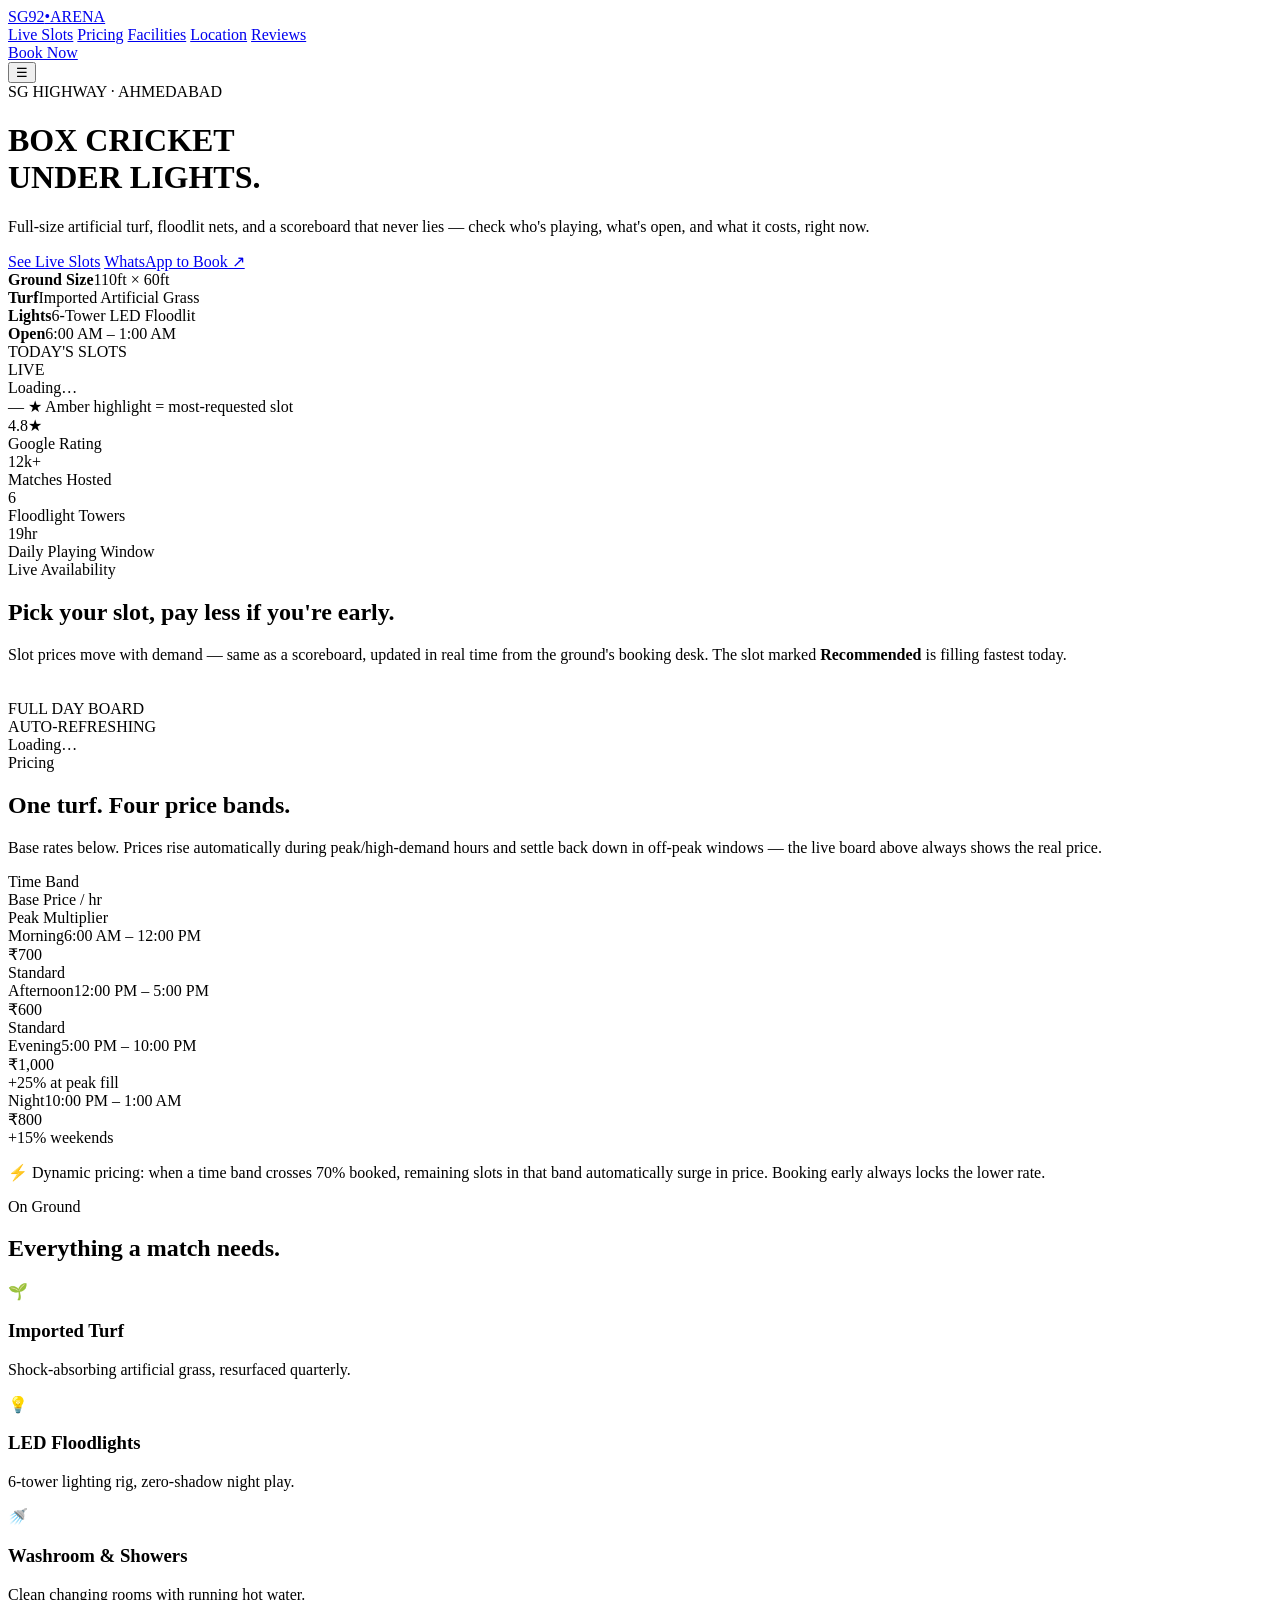
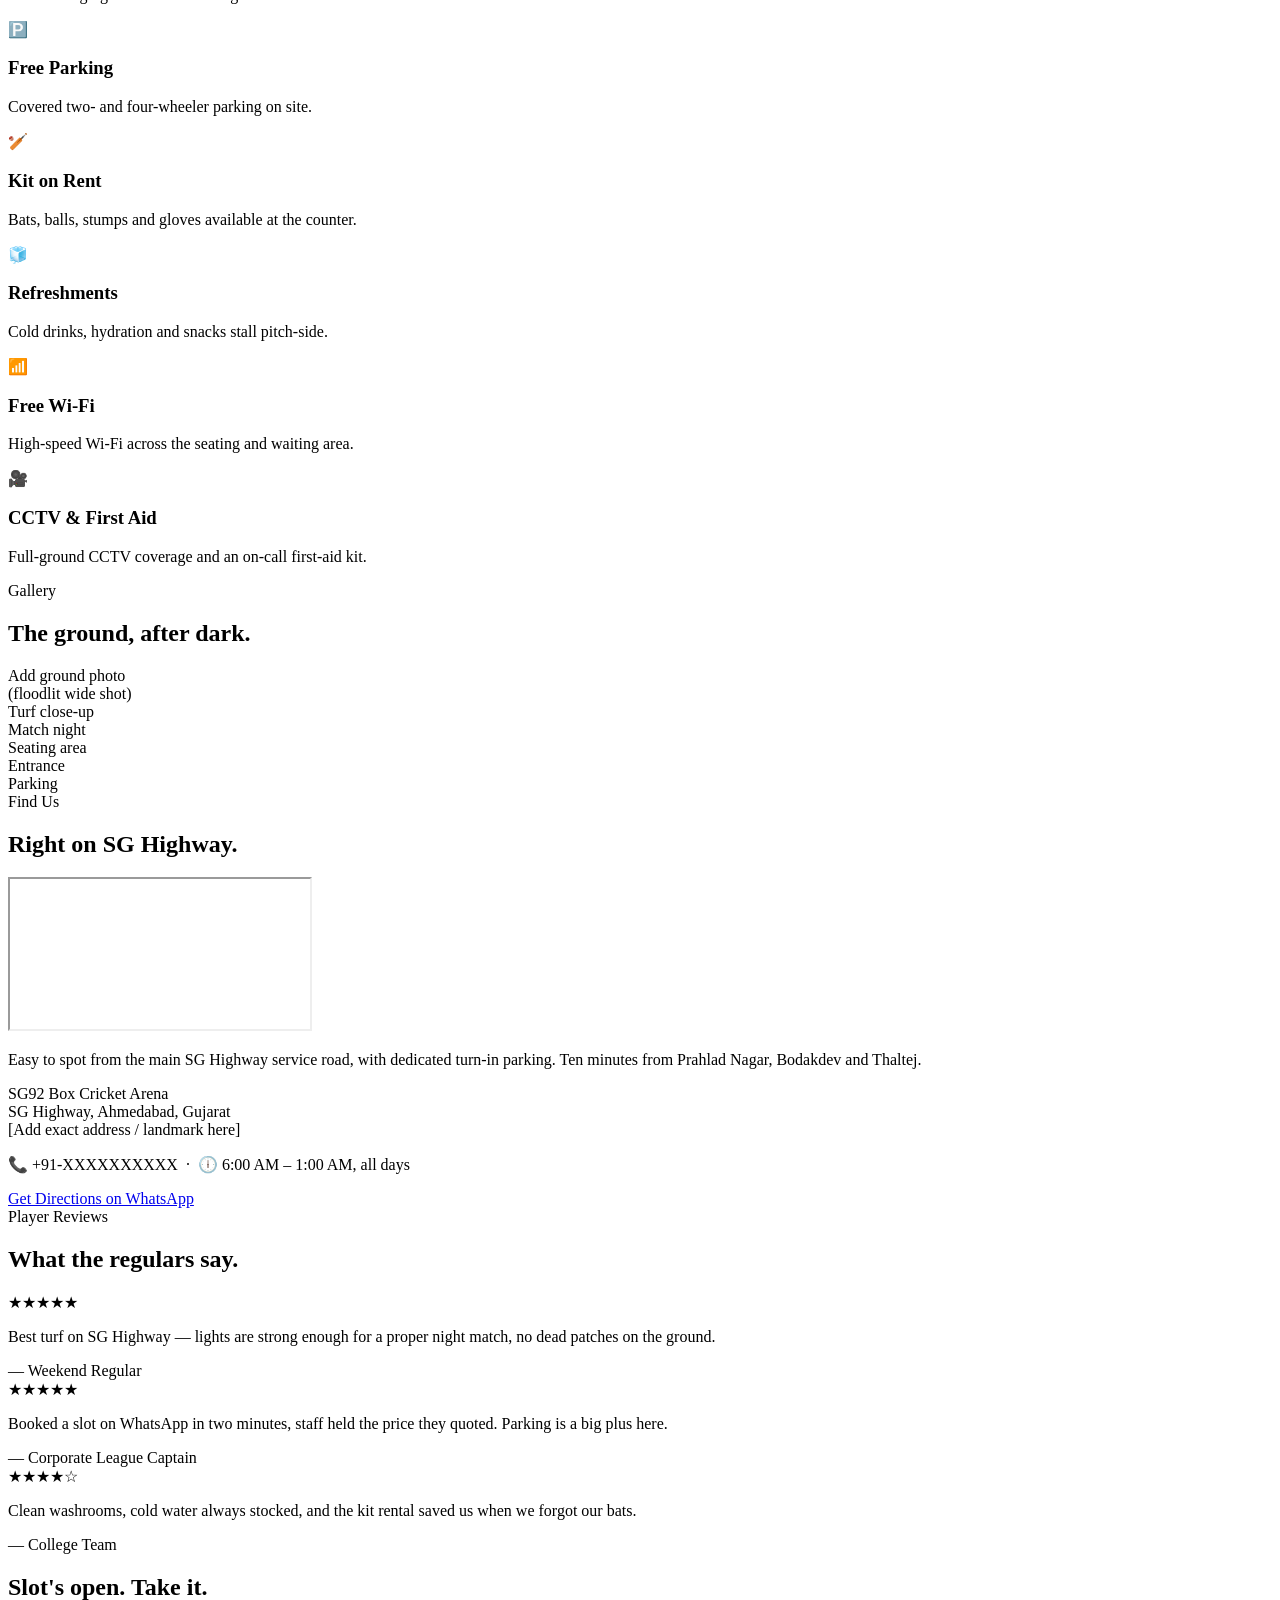
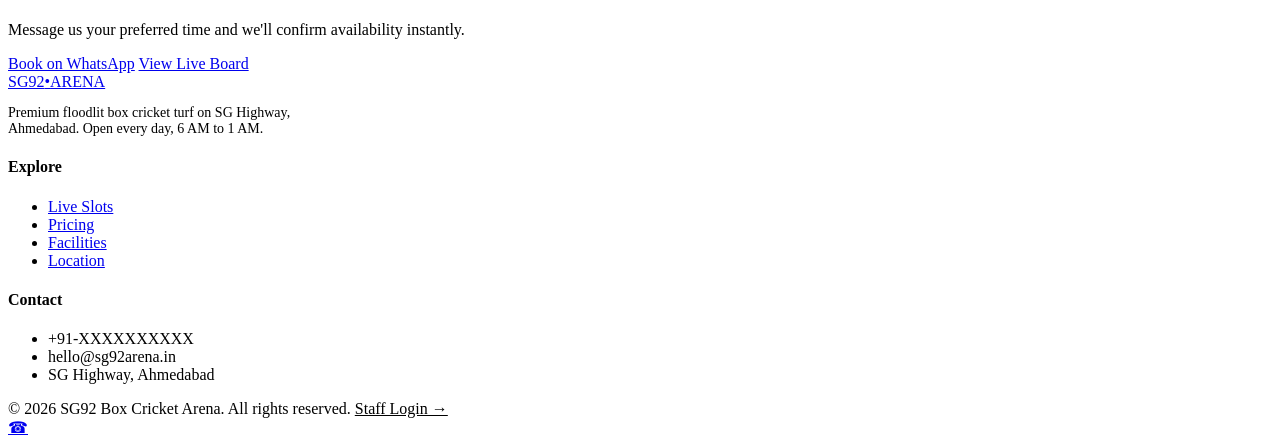
==== index.html @ 23061be8 "Add files via upload" ====
<!DOCTYPE html>
<html lang="en">
<head>
<meta charset="UTF-8">
<meta name="viewport" content="width=device-width, initial-scale=1.0">
<title>SG92 Box Cricket Arena — SG Highway, Ahmedabad</title>
<meta name="description" content="Premium box cricket turf on SG Highway, Ahmedabad. Book your slot online, floodlit night play, live availability, best facilities.">

<link rel="preconnect" href="https://fonts.googleapis.com">
<link href="https://fonts.googleapis.com/css2?family=Teko:wght@500;600;700&family=Work+Sans:wght@400;500;600;700&family=JetBrains+Mono:wght@400;500&display=swap" rel="stylesheet">
<link rel="stylesheet" href="css/style.css">
</head>
<body>

<!-- ===== NAV ===== -->
<nav class="nav">
  <div class="container nav-inner">
    <a href="#home" class="brand">SG92<span class="dot">•</span>ARENA</a>
    <div class="nav-links">
      <a href="#slots">Live Slots</a>
      <a href="#pricing">Pricing</a>
      <a href="#facilities">Facilities</a>
      <a href="#location">Location</a>
      <a href="#reviews">Reviews</a>
    </div>
    <div class="nav-cta">
      <a href="#slots" class="btn btn-primary btn-sm">Book Now</a>
    </div>
    <button class="nav-toggle" id="navToggle">☰</button>
  </div>
</nav>

<!-- ===== HERO / LIVE SCOREBOARD ===== -->
<header class="hero" id="home">
  <div class="container hero-grid">
    <div>
      <div class="eyebrow">SG HIGHWAY · AHMEDABAD</div>
      <h1 class="hero-title">BOX CRICKET<br><span class="line2">UNDER LIGHTS.</span></h1>
      <p class="hero-sub">Full-size artificial turf, floodlit nets, and a scoreboard that never lies — check who's playing, what's open, and what it costs, right now.</p>
      <div class="hero-actions">
        <a href="#slots" class="btn btn-primary">See Live Slots</a>
        <a id="heroWhatsapp" href="#" target="_blank" rel="noopener" class="btn btn-whatsapp">WhatsApp to Book ↗</a>
      </div>
      <div class="hero-meta">
        <div><strong>Ground Size</strong>110ft × 60ft</div>
        <div><strong>Turf</strong>Imported Artificial Grass</div>
        <div><strong>Lights</strong>6-Tower LED Floodlit</div>
        <div><strong>Open</strong>6:00 AM – 1:00 AM</div>
      </div>
    </div>

    <div class="scoreboard">
      <div class="scoreboard-head">
        <div class="title">TODAY'S SLOTS</div>
        <div class="live-pill"><span class="live-dot"></span> LIVE</div>
      </div>
      <div class="scoreboard-body" id="slotList">
        <!-- populated by js/main.js -->
        <div class="slot-row"><div class="slot-time">Loading…</div></div>
      </div>
      <div class="scoreboard-foot">
        <span id="scoreboardDate">—</span>
        <span>★ Amber highlight = most-requested slot</span>
      </div>
    </div>
  </div>
</header>

<!-- ===== STAT STRIP ===== -->
<div class="stat-strip">
  <div class="container">
    <div class="stat"><div class="num">4.8★</div><div class="label">Google Rating</div></div>
    <div class="stat"><div class="num">12k+</div><div class="label">Matches Hosted</div></div>
    <div class="stat"><div class="num">6</div><div class="label">Floodlight Towers</div></div>
    <div class="stat"><div class="num">19hr</div><div class="label">Daily Playing Window</div></div>
  </div>
</div>

<!-- ===== LIVE SLOT AVAILABILITY (full board) ===== -->
<section id="slots" class="turf-bg">
  <div class="container">
    <div class="eyebrow">Live Availability</div>
    <h2>Pick your <span class="accent">slot</span>, pay less if you're early.</h2>
    <p class="section-intro">Slot prices move with demand — same as a scoreboard, updated in real time from the ground's booking desk. The slot marked <strong>Recommended</strong> is filling fastest today.</p>

    <div style="margin-top:36px; max-width:760px;">
      <div class="scoreboard">
        <div class="scoreboard-head">
          <div class="title">FULL DAY BOARD</div>
          <div class="live-pill"><span class="live-dot"></span> AUTO-REFRESHING</div>
        </div>
        <div class="scoreboard-body" id="fullSlotList">
          <div class="slot-row"><div class="slot-time">Loading…</div></div>
        </div>
      </div>
    </div>
  </div>
</section>

<!-- ===== PRICING ===== -->
<section id="pricing">
  <div class="container">
    <div class="eyebrow">Pricing</div>
    <h2>One turf. <span class="accent">Four price bands.</span></h2>
    <p class="section-intro">Base rates below. Prices rise automatically during peak/high-demand hours and settle back down in off-peak windows — the live board above always shows the real price.</p>

    <div class="pricing-table" id="pricingTable">
      <div class="pricing-row head">
        <div>Time Band</div><div>Base Price / hr</div><div>Peak Multiplier</div>
      </div>
      <!-- rows populated by js/main.js, static fallback below -->
      <div class="pricing-row">
        <div><span class="band-name">Morning</span><span class="band-sub">6:00 AM – 12:00 PM</span></div>
        <div class="price">₹700</div>
        <div class="peak-note">Standard</div>
      </div>
      <div class="pricing-row">
        <div><span class="band-name">Afternoon</span><span class="band-sub">12:00 PM – 5:00 PM</span></div>
        <div class="price">₹600</div>
        <div class="peak-note">Standard</div>
      </div>
      <div class="pricing-row">
        <div><span class="band-name">Evening</span><span class="band-sub">5:00 PM – 10:00 PM</span></div>
        <div class="price">₹1,000</div>
        <div class="peak-note">+25% at peak fill</div>
      </div>
      <div class="pricing-row">
        <div><span class="band-name">Night</span><span class="band-sub">10:00 PM – 1:00 AM</span></div>
        <div class="price">₹800</div>
        <div class="peak-note">+15% weekends</div>
      </div>
    </div>
    <p class="pricing-note">⚡ Dynamic pricing: when a time band crosses 70% booked, remaining slots in that band automatically surge in price. Booking early always locks the lower rate.</p>
  </div>
</section>

<!-- ===== FACILITIES ===== -->
<section id="facilities" class="turf-bg">
  <div class="container">
    <div class="eyebrow">On Ground</div>
    <h2>Everything a match <span class="accent">needs.</span></h2>
    <div class="facility-grid">
      <div class="facility-card"><div class="icon">🌱</div><h3>Imported Turf</h3><p>Shock-absorbing artificial grass, resurfaced quarterly.</p></div>
      <div class="facility-card"><div class="icon">💡</div><h3>LED Floodlights</h3><p>6-tower lighting rig, zero-shadow night play.</p></div>
      <div class="facility-card"><div class="icon">🚿</div><h3>Washroom & Showers</h3><p>Clean changing rooms with running hot water.</p></div>
      <div class="facility-card"><div class="icon">🅿️</div><h3>Free Parking</h3><p>Covered two- and four-wheeler parking on site.</p></div>
      <div class="facility-card"><div class="icon">🏏</div><h3>Kit on Rent</h3><p>Bats, balls, stumps and gloves available at the counter.</p></div>
      <div class="facility-card"><div class="icon">🧊</div><h3>Refreshments</h3><p>Cold drinks, hydration and snacks stall pitch-side.</p></div>
      <div class="facility-card"><div class="icon">📶</div><h3>Free Wi-Fi</h3><p>High-speed Wi-Fi across the seating and waiting area.</p></div>
      <div class="facility-card"><div class="icon">🎥</div><h3>CCTV & First Aid</h3><p>Full-ground CCTV coverage and an on-call first-aid kit.</p></div>
    </div>
  </div>
</section>

<!-- ===== GALLERY ===== -->
<section id="gallery">
  <div class="container">
    <div class="eyebrow">Gallery</div>
    <h2>The <span class="accent">ground</span>, after dark.</h2>
    <div class="gallery-grid">
      <div>Add ground photo<br>(floodlit wide shot)</div>
      <div>Turf close-up</div>
      <div>Match night</div>
      <div>Seating area</div>
      <div>Entrance</div>
      <div>Parking</div>
    </div>
  </div>
</section>

<!-- ===== LOCATION ===== -->
<section id="location" class="turf-bg">
  <div class="container">
    <div class="eyebrow">Find Us</div>
    <h2>Right on <span class="accent">SG Highway.</span></h2>
    <div class="location-wrap">
      <div class="map-embed">
        <iframe src="https://www.google.com/maps?q=SG+Highway,+Ahmedabad&output=embed" loading="lazy" allowfullscreen></iframe>
      </div>
      <div class="location-details">
        <p>Easy to spot from the main SG Highway service road, with dedicated turn-in parking. Ten minutes from Prahlad Nagar, Bodakdev and Thaltej.</p>
        <div class="addr">
          SG92 Box Cricket Arena<br>
          SG Highway, Ahmedabad, Gujarat<br>
          [Add exact address / landmark here]
        </div>
        <p>📞 +91-XXXXXXXXXX &nbsp;·&nbsp; 🕕 6:00 AM – 1:00 AM, all days</p>
        <a id="locationWhatsapp" href="#" target="_blank" rel="noopener" class="btn btn-whatsapp" style="margin-top:14px;">Get Directions on WhatsApp</a>
      </div>
    </div>
  </div>
</section>

<!-- ===== REVIEWS ===== -->
<section id="reviews">
  <div class="container">
    <div class="eyebrow">Player Reviews</div>
    <h2>What the <span class="accent">regulars</span> say.</h2>
    <div class="review-grid">
      <div class="review-card"><div class="stars">★★★★★</div><p>Best turf on SG Highway — lights are strong enough for a proper night match, no dead patches on the ground.</p><div class="who">— Weekend Regular</div></div>
      <div class="review-card"><div class="stars">★★★★★</div><p>Booked a slot on WhatsApp in two minutes, staff held the price they quoted. Parking is a big plus here.</p><div class="who">— Corporate League Captain</div></div>
      <div class="review-card"><div class="stars">★★★★☆</div><p>Clean washrooms, cold water always stocked, and the kit rental saved us when we forgot our bats.</p><div class="who">— College Team</div></div>
    </div>
  </div>
</section>

<!-- ===== CTA BAND ===== -->
<div class="cta-band">
  <div class="container">
    <h2>Slot's open. <span class="accent">Take it.</span></h2>
    <p>Message us your preferred time and we'll confirm availability instantly.</p>
    <div class="cta-actions">
      <a id="ctaWhatsapp" href="#" target="_blank" rel="noopener" class="btn btn-whatsapp">Book on WhatsApp</a>
      <a href="#slots" class="btn btn-outline">View Live Board</a>
    </div>
  </div>
</div>

<!-- ===== FOOTER ===== -->
<footer>
  <div class="container footer-grid">
    <div>
      <a href="#home" class="brand">SG92<span class="dot">•</span>ARENA</a>
      <p style="color:var(--text-dim); margin-top:14px; max-width:320px; font-size:14px;">Premium floodlit box cricket turf on SG Highway, Ahmedabad. Open every day, 6 AM to 1 AM.</p>
    </div>
    <div>
      <h4>Explore</h4>
      <ul>
        <li><a href="#slots">Live Slots</a></li>
        <li><a href="#pricing">Pricing</a></li>
        <li><a href="#facilities">Facilities</a></li>
        <li><a href="#location">Location</a></li>
      </ul>
    </div>
    <div>
      <h4>Contact</h4>
      <ul>
        <li>+91-XXXXXXXXXX</li>
        <li>hello@sg92arena.in</li>
        <li>SG Highway, Ahmedabad</li>
      </ul>
    </div>
  </div>
  <div class="container footer-bottom">
    <span>© <span id="year"></span> SG92 Box Cricket Arena. All rights reserved.</span>
    <a href="admin.html" style="color:var(--text-faint);">Staff Login →</a>
  </div>
</footer>

<a id="floatWhatsapp" class="wa-float" href="#" target="_blank" rel="noopener" aria-label="Chat on WhatsApp">☎</a>

<!-- Firebase -->
<script type="module" src="js/firebase-config.js"></script>
<script type="module" src="js/main.js"></script>
<script>document.getElementById('year').textContent = new Date().getFullYear();</script>
</body>
</html>
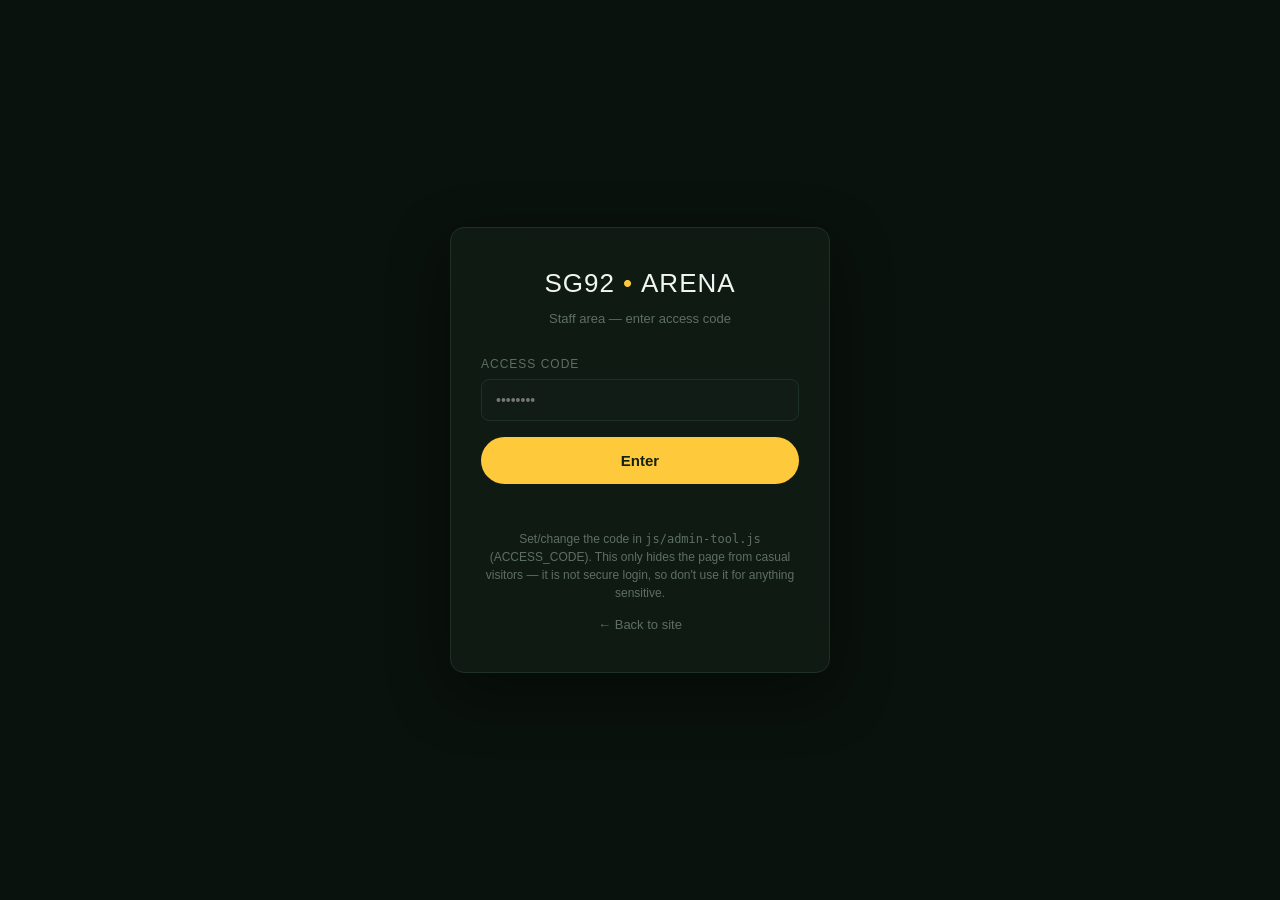
==== commit 6ea069ca: "Create index.html" ====
--- a/index.html
+++ b/index.html
@@ -3,255 +3,118 @@
 <head>
 <meta charset="UTF-8">
 <meta name="viewport" content="width=device-width, initial-scale=1.0">
-<title>SG92 Box Cricket Arena — SG Highway, Ahmedabad</title>
-<meta name="description" content="Premium box cricket turf on SG Highway, Ahmedabad. Book your slot online, floodlit night play, live availability, best facilities.">
-
-<link rel="preconnect" href="https://fonts.googleapis.com">
+<title>Admin — SG92 Box Cricket Arena</title>
 <link href="https://fonts.googleapis.com/css2?family=Teko:wght@500;600;700&family=Work+Sans:wght@400;500;600;700&family=JetBrains+Mono:wght@400;500&display=swap" rel="stylesheet">
 <link rel="stylesheet" href="css/style.css">
 </head>
-<body>
+<body class="admin-body">
 
-<!-- ===== NAV ===== -->
-<nav class="nav">
-  <div class="container nav-inner">
-    <a href="#home" class="brand">SG92<span class="dot">•</span>ARENA</a>
-    <div class="nav-links">
-      <a href="#slots">Live Slots</a>
-      <a href="#pricing">Pricing</a>
-      <a href="#facilities">Facilities</a>
-      <a href="#location">Location</a>
-      <a href="#reviews">Reviews</a>
-    </div>
-    <div class="nav-cta">
-      <a href="#slots" class="btn btn-primary btn-sm">Book Now</a>
-    </div>
-    <button class="nav-toggle" id="navToggle">☰</button>
-  </div>
-</nav>
-
-<!-- ===== HERO / LIVE SCOREBOARD ===== -->
-<header class="hero" id="home">
-  <div class="container hero-grid">
-    <div>
-      <div class="eyebrow">SG HIGHWAY · AHMEDABAD</div>
-      <h1 class="hero-title">BOX CRICKET<br><span class="line2">UNDER LIGHTS.</span></h1>
-      <p class="hero-sub">Full-size artificial turf, floodlit nets, and a scoreboard that never lies — check who's playing, what's open, and what it costs, right now.</p>
-      <div class="hero-actions">
-        <a href="#slots" class="btn btn-primary">See Live Slots</a>
-        <a id="heroWhatsapp" href="#" target="_blank" rel="noopener" class="btn btn-whatsapp">WhatsApp to Book ↗</a>
+<!-- ===== ACCESS CODE VIEW ===== -->
+<div class="login-wrap" id="loginView">
+  <div class="login-card">
+    <div class="brand">SG92<span class="dot">•</span>ARENA</div>
+    <p class="sub">Staff area — enter access code</p>
+    <form id="loginForm">
+      <div class="field">
+        <label>Access Code</label>
+        <input type="password" id="accessCode" placeholder="••••••••" required>
       </div>
-      <div class="hero-meta">
-        <div><strong>Ground Size</strong>110ft × 60ft</div>
-        <div><strong>Turf</strong>Imported Artificial Grass</div>
-        <div><strong>Lights</strong>6-Tower LED Floodlit</div>
-        <div><strong>Open</strong>6:00 AM – 1:00 AM</div>
-      </div>
-    </div>
-
-    <div class="scoreboard">
-      <div class="scoreboard-head">
-        <div class="title">TODAY'S SLOTS</div>
-        <div class="live-pill"><span class="live-dot"></span> LIVE</div>
-      </div>
-      <div class="scoreboard-body" id="slotList">
-        <!-- populated by js/main.js -->
-        <div class="slot-row"><div class="slot-time">Loading…</div></div>
-      </div>
-      <div class="scoreboard-foot">
-        <span id="scoreboardDate">—</span>
-        <span>★ Amber highlight = most-requested slot</span>
-      </div>
-    </div>
-  </div>
-</header>
-
-<!-- ===== STAT STRIP ===== -->
-<div class="stat-strip">
-  <div class="container">
-    <div class="stat"><div class="num">4.8★</div><div class="label">Google Rating</div></div>
-    <div class="stat"><div class="num">12k+</div><div class="label">Matches Hosted</div></div>
-    <div class="stat"><div class="num">6</div><div class="label">Floodlight Towers</div></div>
-    <div class="stat"><div class="num">19hr</div><div class="label">Daily Playing Window</div></div>
+      <button type="submit" class="btn btn-primary btn-block">Enter</button>
+      <div class="form-error" id="loginError"></div>
+    </form>
+    <p style="text-align:center; margin-top:18px; font-size:12px; color:var(--text-faint);">
+      Set/change the code in <code>js/admin-tool.js</code> (ACCESS_CODE). This only hides the page from casual visitors — it is not secure login, so don't use it for anything sensitive.
+    </p>
+    <p style="text-align:center; margin-top:10px;"><a href="index.html" style="color:var(--text-faint); font-size:13px;">← Back to site</a></p>
   </div>
 </div>
 
-<!-- ===== LIVE SLOT AVAILABILITY (full board) ===== -->
-<section id="slots" class="turf-bg">
-  <div class="container">
-    <div class="eyebrow">Live Availability</div>
-    <h2>Pick your <span class="accent">slot</span>, pay less if you're early.</h2>
-    <p class="section-intro">Slot prices move with demand — same as a scoreboard, updated in real time from the ground's booking desk. The slot marked <strong>Recommended</strong> is filling fastest today.</p>
+<!-- ===== TOOL VIEW ===== -->
+<div class="admin-shell" id="dashView" style="display:none;">
+  <aside class="admin-side">
+    <div class="brand">SG92<span class="dot">•</span>ARENA</div>
+    <a href="#" class="nav-item active" data-panel="panelBuilder">Slot Builder</a>
+    <a href="#" class="nav-item" data-panel="panelHelp">How This Works</a>
+    <button id="logoutBtn" style="margin-top:auto;">Exit ↩</button>
+  </aside>
 
-    <div style="margin-top:36px; max-width:760px;">
-      <div class="scoreboard">
-        <div class="scoreboard-head">
-          <div class="title">FULL DAY BOARD</div>
-          <div class="live-pill"><span class="live-dot"></span> AUTO-REFRESHING</div>
-        </div>
-        <div class="scoreboard-body" id="fullSlotList">
-          <div class="slot-row"><div class="slot-time">Loading…</div></div>
-        </div>
+  <main class="admin-main">
+    <div class="admin-topbar">
+      <h2 style="font-size:26px;">Today's Slot Builder</h2>
+      <a href="index.html" target="_blank" class="btn btn-outline btn-sm">Preview Site ↗</a>
+    </div>
+
+    <section id="panelBuilder" class="panel">
+      <div class="admin-card">
+        <h3>Add / Edit a Slot</h3>
+        <form id="slotForm">
+          <div class="admin-grid">
+            <div class="field"><label>Time Range</label><input type="text" id="slotTime" placeholder="18:00 - 19:00" required></div>
+            <div class="field">
+              <label>Band</label>
+              <select id="slotBand">
+                <option value="morning">Morning</option>
+                <option value="afternoon">Afternoon</option>
+                <option value="evening">Evening</option>
+                <option value="night">Night</option>
+              </select>
+            </div>
+            <div class="field"><label>Base Price (₹)</label><input type="number" id="slotBasePrice" required></div>
+            <div class="field">
+              <label>Status</label>
+              <select id="slotStatus">
+                <option value="open">Open</option>
+                <option value="filling">Filling Fast</option>
+                <option value="booked">Booked</option>
+              </select>
+            </div>
+            <div class="field"><label>Demand % (drives surge + "Recommended")</label><input type="number" id="slotDemand" min="0" max="100" value="20"></div>
+          </div>
+          <button type="submit" class="btn btn-primary" id="slotSubmitBtn">Add Slot to List</button>
+          <input type="hidden" id="slotEditIndex" value="-1">
+        </form>
       </div>
-    </div>
-  </div>
-</section>
 
-<!-- ===== PRICING ===== -->
-<section id="pricing">
-  <div class="container">
-    <div class="eyebrow">Pricing</div>
-    <h2>One turf. <span class="accent">Four price bands.</span></h2>
-    <p class="section-intro">Base rates below. Prices rise automatically during peak/high-demand hours and settle back down in off-peak windows — the live board above always shows the real price.</p>
+      <div class="admin-card">
+        <h3>Today's List <span style="color:var(--text-faint); font-weight:400; font-size:13px;">(edit here, then copy the code below into GitHub)</span></h3>
+        <table>
+          <thead><tr><th>Time</th><th>Band</th><th>Base ₹</th><th>Demand</th><th>Status</th><th></th></tr></thead>
+          <tbody id="slotsTableBody"></tbody>
+        </table>
+      </div>
 
-    <div class="pricing-table" id="pricingTable">
-      <div class="pricing-row head">
-        <div>Time Band</div><div>Base Price / hr</div><div>Peak Multiplier</div>
+      <div class="admin-card">
+        <h3>Copy this into GitHub</h3>
+        <p style="color:var(--text-dim); font-size:13.5px; margin-bottom:14px;">
+          Go to your repo → <code>js/slots-data.js</code> → pencil (edit) icon → select all → delete → paste the code below → Commit changes. Your live site updates within about a minute.
+        </p>
+        <textarea id="generatedCode" readonly style="width:100%; height:260px; font-family:var(--font-mono); font-size:12.5px; background:var(--bg-soft); color:var(--text); border:1px solid var(--card-border); border-radius:8px; padding:14px;"></textarea>
+        <button id="copyCodeBtn" class="btn btn-primary" style="margin-top:14px;">Copy Code</button>
       </div>
-      <!-- rows populated by js/main.js, static fallback below -->
-      <div class="pricing-row">
-        <div><span class="band-name">Morning</span><span class="band-sub">6:00 AM – 12:00 PM</span></div>
-        <div class="price">₹700</div>
-        <div class="peak-note">Standard</div>
+    </section>
+
+    <section id="panelHelp" class="panel" style="display:none;">
+      <div class="admin-card">
+        <h3>Why it works this way</h3>
+        <p style="color:var(--text-dim); font-size:14px; line-height:1.7;">
+          This site has no live database, so there's nothing that can charge you money and nothing that needs a server. All slot data lives in one plain file, <code>js/slots-data.js</code>, which your public homepage reads directly.
+          <br><br>
+          This tool is just a convenient form: it builds the list on this page, and when you're happy with it, it writes out the exact code for you to paste into that file on GitHub. GitHub Pages then rebuilds your site automatically, usually within a minute.
+          <br><br>
+          Nothing you do here saves automatically — always finish by pasting the generated code into GitHub and committing it.
+        </p>
       </div>
-      <div class="pricing-row">
-        <div><span class="band-name">Afternoon</span><span class="band-sub">12:00 PM – 5:00 PM</span></div>
-        <div class="price">₹600</div>
-        <div class="peak-note">Standard</div>
+      <div class="admin-card">
+        <h3>WhatsApp number & business name</h3>
+        <p style="color:var(--text-dim); font-size:14px;">Edit those directly in <code>js/config.js</code> on GitHub — same pencil-icon-and-commit process.</p>
       </div>
-      <div class="pricing-row">
-        <div><span class="band-name">Evening</span><span class="band-sub">5:00 PM – 10:00 PM</span></div>
-        <div class="price">₹1,000</div>
-        <div class="peak-note">+25% at peak fill</div>
-      </div>
-      <div class="pricing-row">
-        <div><span class="band-name">Night</span><span class="band-sub">10:00 PM – 1:00 AM</span></div>
-        <div class="price">₹800</div>
-        <div class="peak-note">+15% weekends</div>
-      </div>
-    </div>
-    <p class="pricing-note">⚡ Dynamic pricing: when a time band crosses 70% booked, remaining slots in that band automatically surge in price. Booking early always locks the lower rate.</p>
-  </div>
-</section>
-
-<!-- ===== FACILITIES ===== -->
-<section id="facilities" class="turf-bg">
-  <div class="container">
-    <div class="eyebrow">On Ground</div>
-    <h2>Everything a match <span class="accent">needs.</span></h2>
-    <div class="facility-grid">
-      <div class="facility-card"><div class="icon">🌱</div><h3>Imported Turf</h3><p>Shock-absorbing artificial grass, resurfaced quarterly.</p></div>
-      <div class="facility-card"><div class="icon">💡</div><h3>LED Floodlights</h3><p>6-tower lighting rig, zero-shadow night play.</p></div>
-      <div class="facility-card"><div class="icon">🚿</div><h3>Washroom & Showers</h3><p>Clean changing rooms with running hot water.</p></div>
-      <div class="facility-card"><div class="icon">🅿️</div><h3>Free Parking</h3><p>Covered two- and four-wheeler parking on site.</p></div>
-      <div class="facility-card"><div class="icon">🏏</div><h3>Kit on Rent</h3><p>Bats, balls, stumps and gloves available at the counter.</p></div>
-      <div class="facility-card"><div class="icon">🧊</div><h3>Refreshments</h3><p>Cold drinks, hydration and snacks stall pitch-side.</p></div>
-      <div class="facility-card"><div class="icon">📶</div><h3>Free Wi-Fi</h3><p>High-speed Wi-Fi across the seating and waiting area.</p></div>
-      <div class="facility-card"><div class="icon">🎥</div><h3>CCTV & First Aid</h3><p>Full-ground CCTV coverage and an on-call first-aid kit.</p></div>
-    </div>
-  </div>
-</section>
-
-<!-- ===== GALLERY ===== -->
-<section id="gallery">
-  <div class="container">
-    <div class="eyebrow">Gallery</div>
-    <h2>The <span class="accent">ground</span>, after dark.</h2>
-    <div class="gallery-grid">
-      <div>Add ground photo<br>(floodlit wide shot)</div>
-      <div>Turf close-up</div>
-      <div>Match night</div>
-      <div>Seating area</div>
-      <div>Entrance</div>
-      <div>Parking</div>
-    </div>
-  </div>
-</section>
-
-<!-- ===== LOCATION ===== -->
-<section id="location" class="turf-bg">
-  <div class="container">
-    <div class="eyebrow">Find Us</div>
-    <h2>Right on <span class="accent">SG Highway.</span></h2>
-    <div class="location-wrap">
-      <div class="map-embed">
-        <iframe src="https://www.google.com/maps?q=SG+Highway,+Ahmedabad&output=embed" loading="lazy" allowfullscreen></iframe>
-      </div>
-      <div class="location-details">
-        <p>Easy to spot from the main SG Highway service road, with dedicated turn-in parking. Ten minutes from Prahlad Nagar, Bodakdev and Thaltej.</p>
-        <div class="addr">
-          SG92 Box Cricket Arena<br>
-          SG Highway, Ahmedabad, Gujarat<br>
-          [Add exact address / landmark here]
-        </div>
-        <p>📞 +91-XXXXXXXXXX &nbsp;·&nbsp; 🕕 6:00 AM – 1:00 AM, all days</p>
-        <a id="locationWhatsapp" href="#" target="_blank" rel="noopener" class="btn btn-whatsapp" style="margin-top:14px;">Get Directions on WhatsApp</a>
-      </div>
-    </div>
-  </div>
-</section>
-
-<!-- ===== REVIEWS ===== -->
-<section id="reviews">
-  <div class="container">
-    <div class="eyebrow">Player Reviews</div>
-    <h2>What the <span class="accent">regulars</span> say.</h2>
-    <div class="review-grid">
-      <div class="review-card"><div class="stars">★★★★★</div><p>Best turf on SG Highway — lights are strong enough for a proper night match, no dead patches on the ground.</p><div class="who">— Weekend Regular</div></div>
-      <div class="review-card"><div class="stars">★★★★★</div><p>Booked a slot on WhatsApp in two minutes, staff held the price they quoted. Parking is a big plus here.</p><div class="who">— Corporate League Captain</div></div>
-      <div class="review-card"><div class="stars">★★★★☆</div><p>Clean washrooms, cold water always stocked, and the kit rental saved us when we forgot our bats.</p><div class="who">— College Team</div></div>
-    </div>
-  </div>
-</section>
-
-<!-- ===== CTA BAND ===== -->
-<div class="cta-band">
-  <div class="container">
-    <h2>Slot's open. <span class="accent">Take it.</span></h2>
-    <p>Message us your preferred time and we'll confirm availability instantly.</p>
-    <div class="cta-actions">
-      <a id="ctaWhatsapp" href="#" target="_blank" rel="noopener" class="btn btn-whatsapp">Book on WhatsApp</a>
-      <a href="#slots" class="btn btn-outline">View Live Board</a>
-    </div>
-  </div>
+    </section>
+  </main>
 </div>
 
-<!-- ===== FOOTER ===== -->
-<footer>
-  <div class="container footer-grid">
-    <div>
-      <a href="#home" class="brand">SG92<span class="dot">•</span>ARENA</a>
-      <p style="color:var(--text-dim); margin-top:14px; max-width:320px; font-size:14px;">Premium floodlit box cricket turf on SG Highway, Ahmedabad. Open every day, 6 AM to 1 AM.</p>
-    </div>
-    <div>
-      <h4>Explore</h4>
-      <ul>
-        <li><a href="#slots">Live Slots</a></li>
-        <li><a href="#pricing">Pricing</a></li>
-        <li><a href="#facilities">Facilities</a></li>
-        <li><a href="#location">Location</a></li>
-      </ul>
-    </div>
-    <div>
-      <h4>Contact</h4>
-      <ul>
-        <li>+91-XXXXXXXXXX</li>
-        <li>hello@sg92arena.in</li>
-        <li>SG Highway, Ahmedabad</li>
-      </ul>
-    </div>
-  </div>
-  <div class="container footer-bottom">
-    <span>© <span id="year"></span> SG92 Box Cricket Arena. All rights reserved.</span>
-    <a href="admin.html" style="color:var(--text-faint);">Staff Login →</a>
-  </div>
-</footer>
+<div class="toast" id="toast"></div>
 
-<a id="floatWhatsapp" class="wa-float" href="#" target="_blank" rel="noopener" aria-label="Chat on WhatsApp">☎</a>
-
-<!-- Firebase -->
-<script type="module" src="js/firebase-config.js"></script>
-<script type="module" src="js/main.js"></script>
-<script>document.getElementById('year').textContent = new Date().getFullYear();</script>
+<script src="js/slots-data.js"></script>
+<script src="js/admin-tool.js"></script>
 </body>
 </html>
--- a/css/style.css
+++ b/css/style.css
@@ -0,0 +1,479 @@
+/* =========================================================
+   SG92 BOX CRICKET — Design tokens
+   Palette: near-black turf, floodlight amber, scoreboard red
+   Type: Teko (scoreboard display) + Work Sans (body) + JetBrains Mono (digits)
+   ========================================================= */
+:root{
+  --bg:            #0a120d;
+  --bg-soft:       #101c15;
+  --turf:          #16311f;
+  --turf-line:     #1f4429;
+  --amber:         #ffc93c;
+  --amber-dim:     #7a611c;
+  --red:           #e4483a;
+  --green-live:    #55c07a;
+  --text:          #f2f4ef;
+  --text-dim:      #9db0a2;
+  --text-faint:    #5d6f63;
+  --card:          #0f1a13;
+  --card-border:   #1e3126;
+  --radius:        14px;
+  --shadow:        0 20px 60px rgba(0,0,0,0.45);
+
+  --font-display:  'Teko', sans-serif;
+  --font-body:     'Work Sans', sans-serif;
+  --font-mono:     'JetBrains Mono', monospace;
+}
+
+*{box-sizing:border-box; margin:0; padding:0;}
+html{scroll-behavior:smooth;}
+body{
+  background:var(--bg);
+  color:var(--text);
+  font-family:var(--font-body);
+  line-height:1.5;
+  -webkit-font-smoothing:antialiased;
+}
+img{max-width:100%; display:block;}
+a{color:inherit; text-decoration:none;}
+ul{list-style:none;}
+button{font-family:inherit; cursor:pointer;}
+
+.container{
+  max-width:1180px;
+  margin:0 auto;
+  padding:0 24px;
+}
+
+/* Subtle turf-stripe texture used behind sections */
+.turf-bg{
+  background-image:
+    repeating-linear-gradient(100deg, rgba(255,255,255,0.015) 0 60px, transparent 60px 120px);
+  background-color:var(--bg-soft);
+}
+
+/* ---------- Typography ---------- */
+h1,h2,h3,.scoreboard-num{
+  font-family:var(--font-display);
+  font-weight:600;
+  letter-spacing:0.5px;
+  text-transform:uppercase;
+  line-height:0.95;
+}
+h2{font-size:clamp(32px,5vw,48px); color:var(--text);}
+h2 .accent{color:var(--amber);}
+.eyebrow{
+  font-family:var(--font-mono);
+  font-size:12px;
+  letter-spacing:3px;
+  text-transform:uppercase;
+  color:var(--amber);
+  display:inline-flex;
+  align-items:center;
+  gap:10px;
+  margin-bottom:14px;
+}
+.eyebrow::before{
+  content:"";
+  width:24px; height:2px;
+  background:var(--amber);
+  display:inline-block;
+}
+.section-intro{max-width:560px; color:var(--text-dim); margin-top:10px; font-size:16px;}
+
+/* ---------- Buttons ---------- */
+.btn{
+  display:inline-flex; align-items:center; justify-content:center; gap:10px;
+  padding:14px 26px;
+  border-radius:999px;
+  font-weight:600;
+  font-size:15px;
+  border:1px solid transparent;
+  transition:transform .15s ease, box-shadow .15s ease, background .15s ease;
+}
+.btn-primary{
+  background:var(--amber);
+  color:#12200f;
+}
+.btn-primary:hover{transform:translateY(-2px); box-shadow:0 10px 24px rgba(255,201,60,0.25);}
+.btn-outline{
+  border-color:rgba(255,255,255,0.25);
+  color:var(--text);
+}
+.btn-outline:hover{border-color:var(--amber); color:var(--amber);}
+.btn-whatsapp{
+  background:#25D366;
+  color:#06210f;
+}
+.btn-whatsapp:hover{transform:translateY(-2px); box-shadow:0 10px 24px rgba(37,211,102,0.3);}
+.btn-block{width:100%;}
+.btn-sm{padding:9px 16px; font-size:13px;}
+.btn-danger{background:var(--red); color:#fff;}
+
+/* ---------- Nav ---------- */
+.nav{
+  position:sticky; top:0; z-index:50;
+  background:rgba(10,18,13,0.85);
+  backdrop-filter:blur(10px);
+  border-bottom:1px solid rgba(255,255,255,0.06);
+}
+.nav-inner{
+  display:flex; align-items:center; justify-content:space-between;
+  padding:16px 24px;
+}
+.brand{
+  font-family:var(--font-display);
+  font-size:26px;
+  letter-spacing:1px;
+  display:flex; align-items:center; gap:8px;
+}
+.brand .dot{color:var(--amber);}
+.nav-links{display:flex; gap:28px; font-size:14px; letter-spacing:0.3px;}
+.nav-links a{color:var(--text-dim); transition:color .15s;}
+.nav-links a:hover{color:var(--amber);}
+.nav-cta{display:flex; gap:12px; align-items:center;}
+.nav-toggle{display:none; background:none; border:none; color:var(--text); font-size:26px;}
+
+@media (max-width:860px){
+  .nav-links{display:none;}
+  .nav-toggle{display:block;}
+}
+
+/* ---------- Hero (the scoreboard) ---------- */
+.hero{
+  position:relative;
+  padding:64px 0 40px;
+  overflow:hidden;
+  background:
+    radial-gradient(1200px 500px at 80% -10%, rgba(255,201,60,0.08), transparent 60%),
+    linear-gradient(180deg, #0a120d 0%, #0a120d 100%);
+}
+.hero-grid{
+  display:grid;
+  grid-template-columns:1.05fr 0.95fr;
+  gap:48px;
+  align-items:center;
+}
+@media (max-width:960px){ .hero-grid{grid-template-columns:1fr;} }
+
+.hero-title{
+  font-size:clamp(48px,7vw,84px);
+  color:var(--text);
+}
+.hero-title .line2{color:var(--amber);}
+.hero-sub{
+  color:var(--text-dim);
+  font-size:17px;
+  max-width:460px;
+  margin:18px 0 30px;
+}
+.hero-actions{display:flex; gap:14px; flex-wrap:wrap; margin-bottom:34px;}
+.hero-meta{
+  display:flex; gap:28px; flex-wrap:wrap;
+  font-family:var(--font-mono);
+  font-size:12.5px;
+  color:var(--text-faint);
+  text-transform:uppercase;
+  letter-spacing:1px;
+}
+.hero-meta strong{color:var(--text-dim); display:block; font-size:11px; letter-spacing:2px; margin-bottom:4px;}
+
+/* Live scoreboard panel */
+.scoreboard{
+  background:var(--card);
+  border:1px solid var(--card-border);
+  border-radius:var(--radius);
+  box-shadow:var(--shadow);
+  overflow:hidden;
+}
+.scoreboard-head{
+  display:flex; align-items:center; justify-content:space-between;
+  padding:16px 20px;
+  background:var(--turf);
+  border-bottom:1px solid var(--card-border);
+}
+.scoreboard-head .title{
+  font-family:var(--font-display);
+  font-size:20px; letter-spacing:1px;
+}
+.live-pill{
+  display:inline-flex; align-items:center; gap:6px;
+  font-family:var(--font-mono);
+  font-size:11px; letter-spacing:1.5px;
+  color:var(--green-live);
+  text-transform:uppercase;
+}
+.live-dot{
+  width:8px; height:8px; border-radius:50%;
+  background:var(--green-live);
+  box-shadow:0 0 0 0 rgba(85,192,122,0.6);
+  animation:pulse 1.6s infinite;
+}
+@keyframes pulse{
+  0%{box-shadow:0 0 0 0 rgba(85,192,122,0.55);}
+  70%{box-shadow:0 0 0 8px rgba(85,192,122,0);}
+  100%{box-shadow:0 0 0 0 rgba(85,192,122,0);}
+}
+.scoreboard-body{padding:14px;}
+.slot-row{
+  display:grid;
+  grid-template-columns:auto 1fr auto auto;
+  align-items:center;
+  gap:14px;
+  padding:12px 12px;
+  border-radius:10px;
+  border:1px solid transparent;
+}
+.slot-row + .slot-row{margin-top:6px;}
+.slot-row.recommended{
+  border-color:rgba(255,201,60,0.4);
+  background:rgba(255,201,60,0.06);
+}
+.slot-time{
+  font-family:var(--font-mono);
+  font-size:15px;
+  color:var(--text);
+  min-width:112px;
+}
+.slot-tag{
+  font-size:11px;
+  font-family:var(--font-mono);
+  letter-spacing:1px;
+  text-transform:uppercase;
+  color:var(--text-faint);
+}
+.slot-tag.hot{color:var(--amber);}
+.status-chip{
+  font-size:11px;
+  font-family:var(--font-mono);
+  letter-spacing:1px;
+  text-transform:uppercase;
+  padding:5px 10px;
+  border-radius:999px;
+  white-space:nowrap;
+}
+.status-open{background:rgba(85,192,122,0.15); color:var(--green-live);}
+.status-filling{background:rgba(255,201,60,0.15); color:var(--amber);}
+.status-booked{background:rgba(228,72,58,0.15); color:var(--red);}
+.slot-price{
+  font-family:var(--font-mono);
+  font-size:17px;
+  text-align:right;
+  min-width:88px;
+}
+.slot-price .was{
+  color:var(--text-faint);
+  text-decoration:line-through;
+  font-size:12px;
+  margin-right:6px;
+}
+.slot-price .surge{color:var(--red);}
+.scoreboard-foot{
+  padding:12px 20px;
+  border-top:1px solid var(--card-border);
+  font-family:var(--font-mono);
+  font-size:11px;
+  color:var(--text-faint);
+  letter-spacing:0.5px;
+  display:flex; justify-content:space-between; flex-wrap:wrap; gap:6px;
+}
+
+/* ---------- Strip stats ---------- */
+.stat-strip{
+  border-top:1px solid var(--card-border);
+  border-bottom:1px solid var(--card-border);
+  background:var(--bg-soft);
+}
+.stat-strip .container{
+  display:grid; grid-template-columns:repeat(4,1fr);
+  padding:26px 24px;
+}
+.stat{text-align:center; padding:0 10px;}
+.stat .num{font-family:var(--font-display); font-size:40px; color:var(--amber);}
+.stat .label{font-size:12px; color:var(--text-faint); text-transform:uppercase; letter-spacing:1px;}
+@media (max-width:700px){ .stat-strip .container{grid-template-columns:repeat(2,1fr); gap:20px;} }
+
+/* ---------- Sections ---------- */
+section{padding:88px 0;}
+
+/* Facilities */
+.facility-grid{
+  display:grid; grid-template-columns:repeat(4,1fr); gap:18px; margin-top:44px;
+}
+@media (max-width:900px){ .facility-grid{grid-template-columns:repeat(2,1fr);} }
+@media (max-width:520px){ .facility-grid{grid-template-columns:1fr;} }
+.facility-card{
+  background:var(--card);
+  border:1px solid var(--card-border);
+  border-radius:var(--radius);
+  padding:24px 20px;
+  transition:border-color .15s, transform .15s;
+}
+.facility-card:hover{border-color:var(--amber-dim); transform:translateY(-3px);}
+.facility-card .icon{font-size:28px; margin-bottom:14px;}
+.facility-card h3{font-family:var(--font-body); font-weight:600; font-size:16px; text-transform:none; letter-spacing:0; margin-bottom:6px;}
+.facility-card p{font-size:13.5px; color:var(--text-dim);}
+
+/* Pricing */
+.pricing-table{
+  margin-top:44px;
+  border:1px solid var(--card-border);
+  border-radius:var(--radius);
+  overflow:hidden;
+}
+.pricing-row{
+  display:grid;
+  grid-template-columns:1.4fr 1fr 1fr;
+  border-bottom:1px solid var(--card-border);
+}
+.pricing-row:last-child{border-bottom:none;}
+.pricing-row.head{background:var(--turf); font-family:var(--font-mono); font-size:11px; letter-spacing:1.5px; text-transform:uppercase; color:var(--text-dim);}
+.pricing-row > div{padding:18px 22px; display:flex; align-items:center;}
+.pricing-row .band-name{font-weight:600;}
+.pricing-row .band-sub{font-size:12.5px; color:var(--text-faint); margin-left:8px;}
+.pricing-row .price{font-family:var(--font-mono); font-size:17px;}
+.pricing-row .peak-note{font-size:12px; color:var(--red); font-family:var(--font-mono);}
+.pricing-note{
+  margin-top:18px; font-size:13px; color:var(--text-faint);
+  display:flex; gap:10px; align-items:flex-start;
+}
+
+/* Gallery */
+.gallery-grid{
+  display:grid; grid-template-columns:repeat(4,1fr); grid-auto-rows:150px; gap:14px; margin-top:44px;
+}
+.gallery-grid > div:nth-child(1){grid-column:span 2; grid-row:span 2;}
+.gallery-grid > div{
+  background:linear-gradient(160deg,var(--turf),var(--bg-soft));
+  border:1px solid var(--card-border);
+  border-radius:12px;
+  display:flex; align-items:center; justify-content:center;
+  color:var(--text-faint); font-family:var(--font-mono); font-size:12px; text-align:center; padding:10px;
+}
+@media (max-width:760px){
+  .gallery-grid{grid-template-columns:repeat(2,1fr); grid-auto-rows:120px;}
+  .gallery-grid > div:nth-child(1){grid-column:span 2; grid-row:span 1;}
+}
+
+/* Location */
+.location-wrap{
+  display:grid; grid-template-columns:1fr 1fr; gap:40px; margin-top:44px; align-items:start;
+}
+@media (max-width:860px){ .location-wrap{grid-template-columns:1fr;} }
+.map-embed{
+  border:1px solid var(--card-border); border-radius:var(--radius); overflow:hidden; height:360px;
+}
+.map-embed iframe{width:100%; height:100%; border:0; filter:grayscale(0.3) invert(0.92) contrast(0.9);}
+.location-details p{color:var(--text-dim); margin-bottom:10px;}
+.location-details .addr{
+  font-family:var(--font-mono); font-size:14px; color:var(--text); background:var(--card);
+  border:1px solid var(--card-border); padding:16px; border-radius:10px; margin:18px 0;
+}
+
+/* Testimonials */
+.review-grid{display:grid; grid-template-columns:repeat(3,1fr); gap:18px; margin-top:44px;}
+@media (max-width:860px){ .review-grid{grid-template-columns:1fr;} }
+.review-card{background:var(--card); border:1px solid var(--card-border); border-radius:var(--radius); padding:24px;}
+.review-card .stars{color:var(--amber); letter-spacing:2px; margin-bottom:10px;}
+.review-card p{color:var(--text-dim); font-size:14.5px; margin-bottom:14px;}
+.review-card .who{font-family:var(--font-mono); font-size:12px; color:var(--text-faint); text-transform:uppercase;}
+
+/* CTA band */
+.cta-band{
+  background:linear-gradient(120deg,var(--turf),#0d1f14);
+  border-top:1px solid var(--card-border);
+  border-bottom:1px solid var(--card-border);
+  text-align:center;
+  padding:70px 24px;
+}
+.cta-band h2{margin-bottom:14px;}
+.cta-band p{color:var(--text-dim); margin-bottom:28px;}
+.cta-actions{display:flex; gap:14px; justify-content:center; flex-wrap:wrap;}
+
+/* Footer */
+footer{padding:50px 0 30px; border-top:1px solid var(--card-border);}
+.footer-grid{display:grid; grid-template-columns:2fr 1fr 1fr; gap:36px;}
+@media (max-width:700px){ .footer-grid{grid-template-columns:1fr; gap:26px;} }
+.footer-grid h4{font-size:13px; text-transform:uppercase; letter-spacing:1.5px; color:var(--text-faint); margin-bottom:14px;}
+.footer-grid ul li{margin-bottom:8px; font-size:14px; color:var(--text-dim);}
+.footer-bottom{
+  margin-top:40px; padding-top:20px; border-top:1px solid var(--card-border);
+  display:flex; justify-content:space-between; flex-wrap:wrap; gap:10px;
+  font-size:12.5px; color:var(--text-faint);
+}
+
+/* Floating WhatsApp button */
+.wa-float{
+  position:fixed; right:22px; bottom:22px; z-index:60;
+  width:58px; height:58px; border-radius:50%;
+  background:#25D366; color:#06210f;
+  display:flex; align-items:center; justify-content:center;
+  font-size:28px;
+  box-shadow:0 10px 30px rgba(37,211,102,0.4);
+  animation:float-pulse 2.4s infinite;
+}
+@keyframes float-pulse{
+  0%{box-shadow:0 0 0 0 rgba(37,211,102,0.5);}
+  70%{box-shadow:0 0 0 14px rgba(37,211,102,0);}
+  100%{box-shadow:0 0 0 0 rgba(37,211,102,0);}
+}
+
+/* ---------- Admin ---------- */
+.admin-body{background:var(--bg); min-height:100vh;}
+.login-wrap{
+  min-height:100vh; display:flex; align-items:center; justify-content:center; padding:24px;
+}
+.login-card{
+  width:100%; max-width:380px;
+  background:var(--card); border:1px solid var(--card-border);
+  border-radius:var(--radius); padding:36px 30px; box-shadow:var(--shadow);
+}
+.login-card .brand{justify-content:center; margin-bottom:6px;}
+.login-card p.sub{text-align:center; color:var(--text-faint); font-size:13px; margin-bottom:26px;}
+.field{margin-bottom:16px;}
+.field label{display:block; font-size:12px; letter-spacing:1px; text-transform:uppercase; color:var(--text-faint); margin-bottom:6px;}
+.field input, .field select, .field textarea{
+  width:100%; padding:12px 14px; border-radius:8px;
+  background:var(--bg-soft); border:1px solid var(--card-border); color:var(--text);
+  font-family:var(--font-body); font-size:14px;
+}
+.field input:focus, .field select:focus, .field textarea:focus{outline:none; border-color:var(--amber);}
+.form-error{color:var(--red); font-size:13px; margin-top:10px; min-height:18px;}
+
+.admin-shell{display:grid; grid-template-columns:220px 1fr; min-height:100vh;}
+@media (max-width:800px){ .admin-shell{grid-template-columns:1fr;} }
+.admin-side{
+  background:var(--bg-soft); border-right:1px solid var(--card-border);
+  padding:24px 18px; display:flex; flex-direction:column; gap:6px;
+}
+.admin-side .brand{margin-bottom:24px; font-size:22px;}
+.admin-side a, .admin-side button{
+  display:block; width:100%; text-align:left; padding:11px 14px; border-radius:8px;
+  color:var(--text-dim); background:none; border:none; font-size:14px;
+}
+.admin-side a.active, .admin-side a:hover, .admin-side button:hover{background:var(--card); color:var(--amber);}
+.admin-main{padding:30px 34px;}
+.admin-topbar{display:flex; justify-content:space-between; align-items:center; margin-bottom:26px; flex-wrap:wrap; gap:12px;}
+.admin-card{background:var(--card); border:1px solid var(--card-border); border-radius:var(--radius); padding:24px; margin-bottom:22px;}
+.admin-card h3{font-family:var(--font-body); text-transform:none; letter-spacing:0; font-size:17px; font-weight:600; margin-bottom:16px;}
+.admin-grid{display:grid; grid-template-columns:repeat(auto-fit,minmax(240px,1fr)); gap:18px;}
+table{width:100%; border-collapse:collapse; font-size:13.5px;}
+th, td{text-align:left; padding:10px 12px; border-bottom:1px solid var(--card-border);}
+th{color:var(--text-faint); font-size:11px; text-transform:uppercase; letter-spacing:1px; font-weight:600;}
+.tag{display:inline-block; padding:3px 9px; border-radius:6px; font-size:11px; font-family:var(--font-mono);}
+.tag.open{background:rgba(85,192,122,0.15); color:var(--green-live);}
+.tag.booked{background:rgba(228,72,58,0.15); color:var(--red);}
+.tag.filling{background:rgba(255,201,60,0.15); color:var(--amber);}
+.kpi{display:flex; flex-direction:column; gap:6px;}
+.kpi .val{font-family:var(--font-display); font-size:34px; color:var(--amber);}
+.kpi .lab{font-size:12px; color:var(--text-faint); text-transform:uppercase; letter-spacing:1px;}
+.row-actions{display:flex; gap:8px;}
+.icon-btn{background:none; border:1px solid var(--card-border); color:var(--text-dim); border-radius:6px; padding:6px 10px; font-size:12px;}
+.icon-btn:hover{border-color:var(--amber); color:var(--amber);}
+.toast{
+  position:fixed; top:20px; right:20px; z-index:100;
+  background:var(--card); border:1px solid var(--card-border); border-left:3px solid var(--green-live);
+  padding:14px 18px; border-radius:10px; font-size:13.5px; box-shadow:var(--shadow);
+  display:none;
+}
+.toast.error{border-left-color:var(--red);}
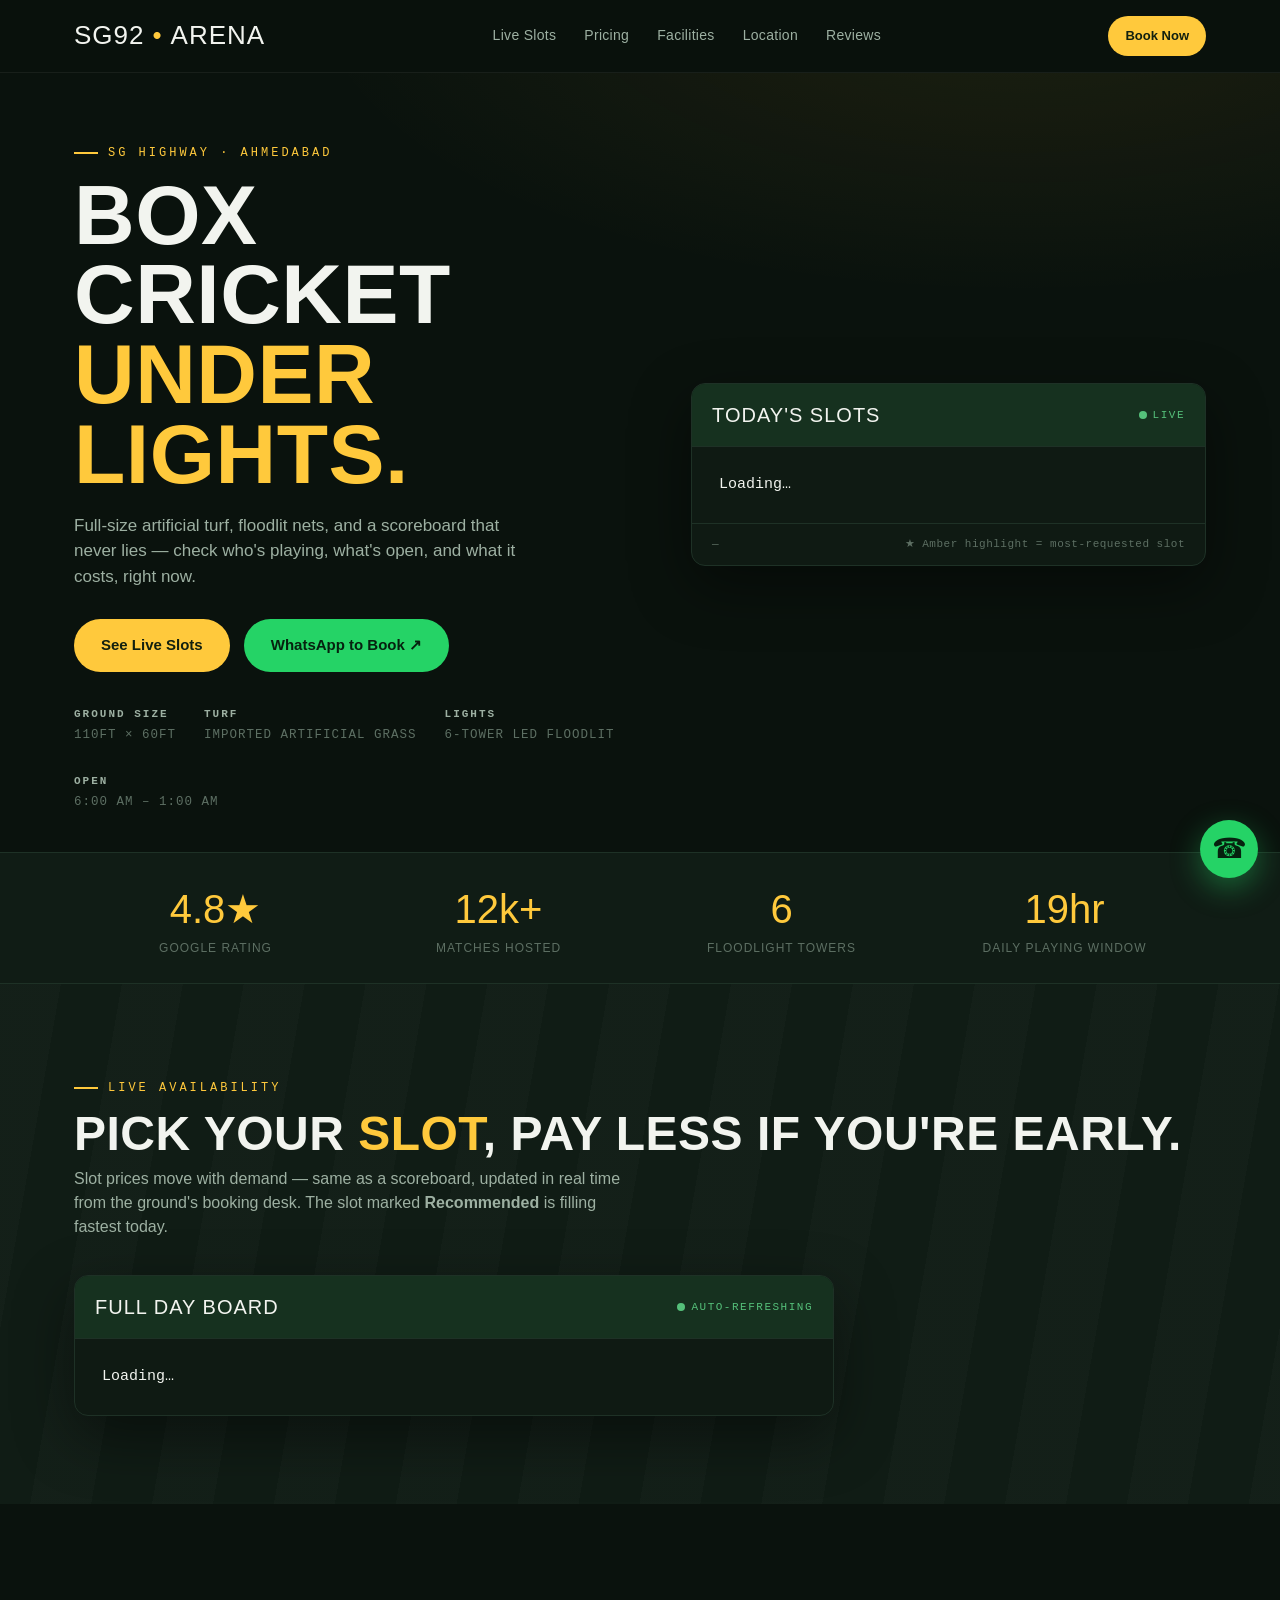
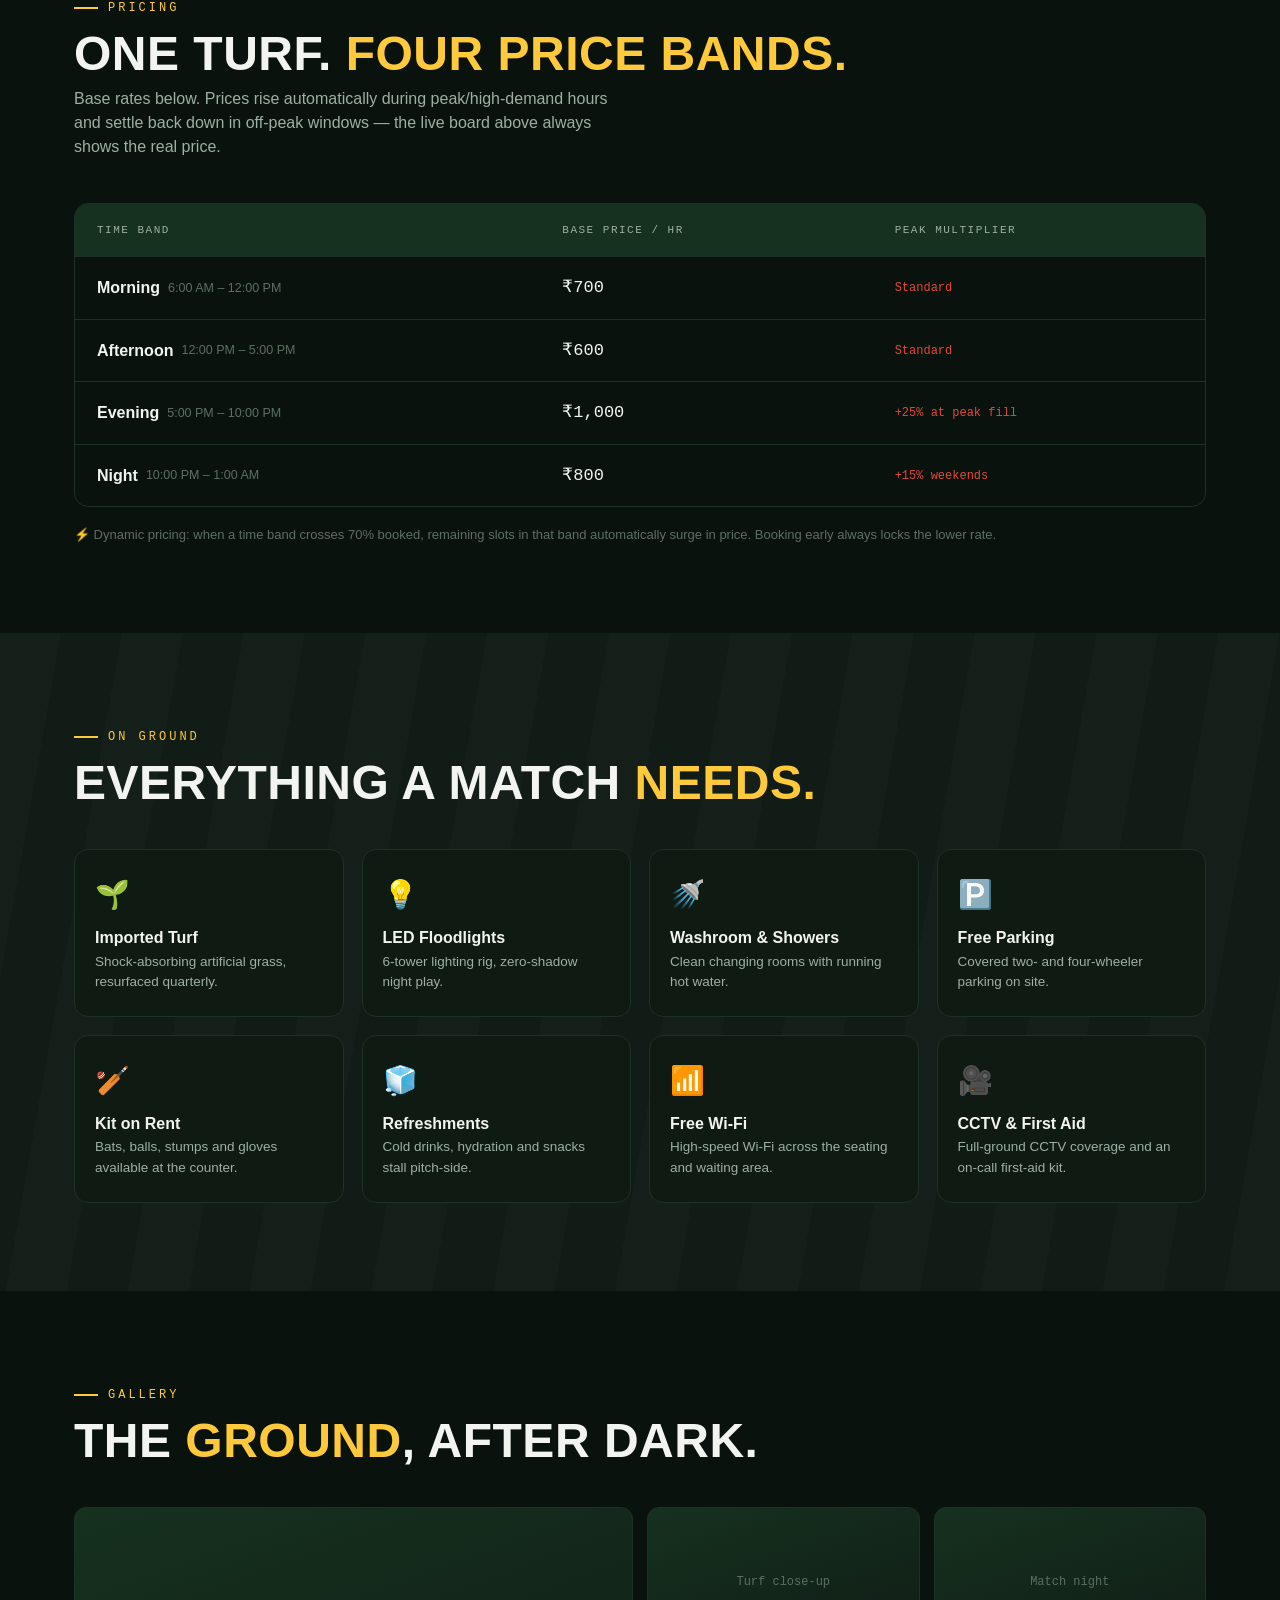
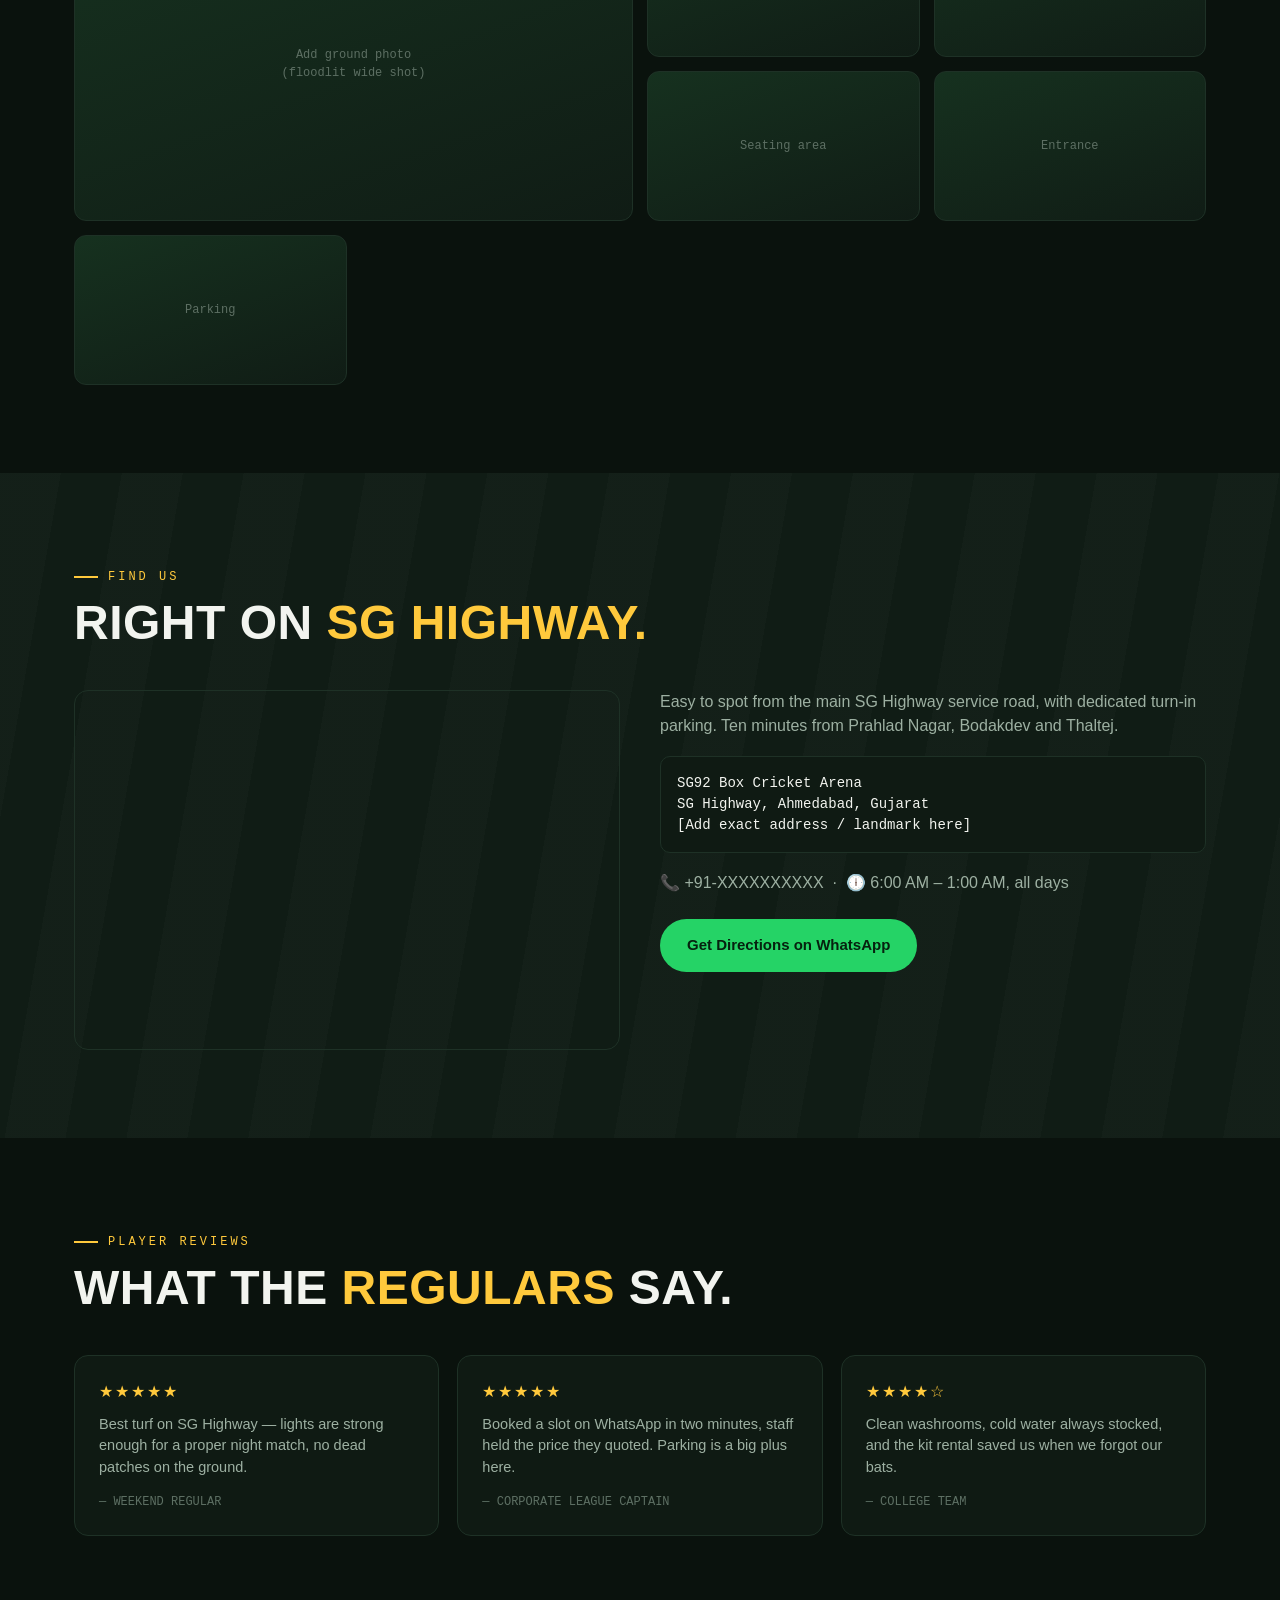
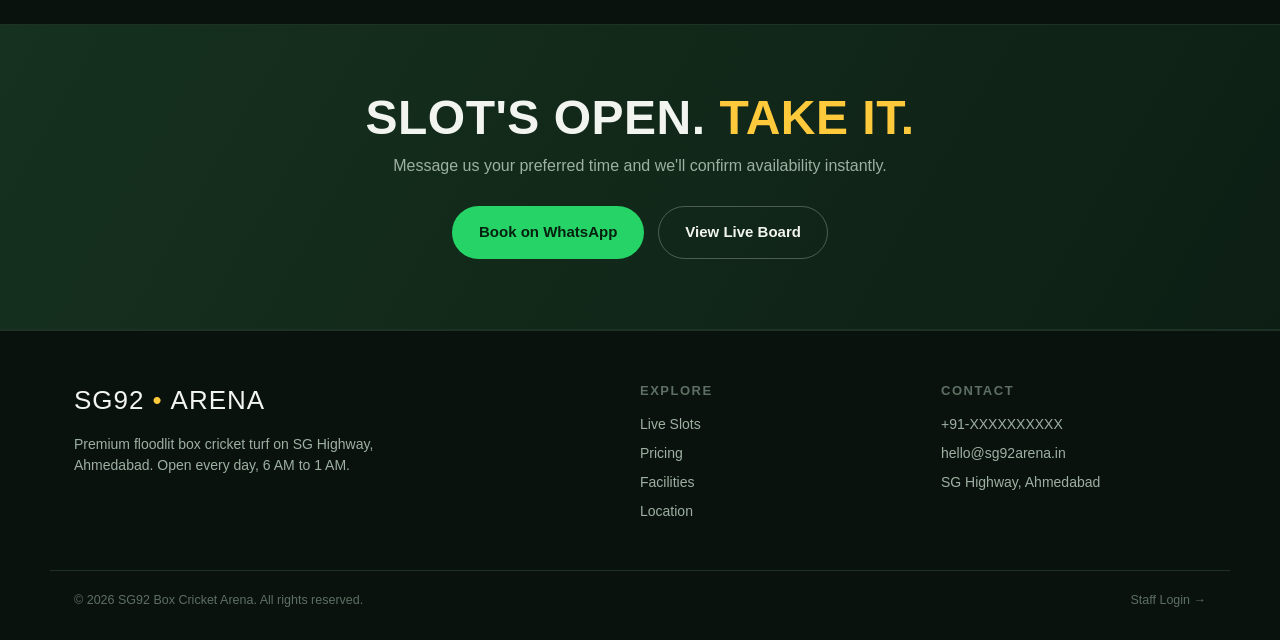
==== commit 84709d11: "Add files via upload" ====
--- a/index.html
+++ b/index.html
@@ -3,118 +3,255 @@
 <head>
 <meta charset="UTF-8">
 <meta name="viewport" content="width=device-width, initial-scale=1.0">
-<title>Admin — SG92 Box Cricket Arena</title>
+<title>SG92 Box Cricket Arena — SG Highway, Ahmedabad</title>
+<meta name="description" content="Premium box cricket turf on SG Highway, Ahmedabad. Book your slot online, floodlit night play, live availability, best facilities.">
+
+<link rel="preconnect" href="https://fonts.googleapis.com">
 <link href="https://fonts.googleapis.com/css2?family=Teko:wght@500;600;700&family=Work+Sans:wght@400;500;600;700&family=JetBrains+Mono:wght@400;500&display=swap" rel="stylesheet">
 <link rel="stylesheet" href="css/style.css">
 </head>
-<body class="admin-body">
-
-<!-- ===== ACCESS CODE VIEW ===== -->
-<div class="login-wrap" id="loginView">
-  <div class="login-card">
-    <div class="brand">SG92<span class="dot">•</span>ARENA</div>
-    <p class="sub">Staff area — enter access code</p>
-    <form id="loginForm">
-      <div class="field">
-        <label>Access Code</label>
-        <input type="password" id="accessCode" placeholder="••••••••" required>
-      </div>
-      <button type="submit" class="btn btn-primary btn-block">Enter</button>
-      <div class="form-error" id="loginError"></div>
-    </form>
-    <p style="text-align:center; margin-top:18px; font-size:12px; color:var(--text-faint);">
-      Set/change the code in <code>js/admin-tool.js</code> (ACCESS_CODE). This only hides the page from casual visitors — it is not secure login, so don't use it for anything sensitive.
-    </p>
-    <p style="text-align:center; margin-top:10px;"><a href="index.html" style="color:var(--text-faint); font-size:13px;">← Back to site</a></p>
+<body>
+
+<!-- ===== NAV ===== -->
+<nav class="nav">
+  <div class="container nav-inner">
+    <a href="#home" class="brand">SG92<span class="dot">•</span>ARENA</a>
+    <div class="nav-links">
+      <a href="#slots">Live Slots</a>
+      <a href="#pricing">Pricing</a>
+      <a href="#facilities">Facilities</a>
+      <a href="#location">Location</a>
+      <a href="#reviews">Reviews</a>
+    </div>
+    <div class="nav-cta">
+      <a href="#slots" class="btn btn-primary btn-sm">Book Now</a>
+    </div>
+    <button class="nav-toggle" id="navToggle">☰</button>
+  </div>
+</nav>
+
+<!-- ===== HERO / LIVE SCOREBOARD ===== -->
+<header class="hero" id="home">
+  <div class="container hero-grid">
+    <div>
+      <div class="eyebrow">SG HIGHWAY · AHMEDABAD</div>
+      <h1 class="hero-title">BOX CRICKET<br><span class="line2">UNDER LIGHTS.</span></h1>
+      <p class="hero-sub">Full-size artificial turf, floodlit nets, and a scoreboard that never lies — check who's playing, what's open, and what it costs, right now.</p>
+      <div class="hero-actions">
+        <a href="#slots" class="btn btn-primary">See Live Slots</a>
+        <a id="heroWhatsapp" href="#" target="_blank" rel="noopener" class="btn btn-whatsapp">WhatsApp to Book ↗</a>
+      </div>
+      <div class="hero-meta">
+        <div><strong>Ground Size</strong>110ft × 60ft</div>
+        <div><strong>Turf</strong>Imported Artificial Grass</div>
+        <div><strong>Lights</strong>6-Tower LED Floodlit</div>
+        <div><strong>Open</strong>6:00 AM – 1:00 AM</div>
+      </div>
+    </div>
+
+    <div class="scoreboard">
+      <div class="scoreboard-head">
+        <div class="title">TODAY'S SLOTS</div>
+        <div class="live-pill"><span class="live-dot"></span> LIVE</div>
+      </div>
+      <div class="scoreboard-body" id="slotList">
+        <!-- populated by js/main.js -->
+        <div class="slot-row"><div class="slot-time">Loading…</div></div>
+      </div>
+      <div class="scoreboard-foot">
+        <span id="scoreboardDate">—</span>
+        <span>★ Amber highlight = most-requested slot</span>
+      </div>
+    </div>
+  </div>
+</header>
+
+<!-- ===== STAT STRIP ===== -->
+<div class="stat-strip">
+  <div class="container">
+    <div class="stat"><div class="num">4.8★</div><div class="label">Google Rating</div></div>
+    <div class="stat"><div class="num">12k+</div><div class="label">Matches Hosted</div></div>
+    <div class="stat"><div class="num">6</div><div class="label">Floodlight Towers</div></div>
+    <div class="stat"><div class="num">19hr</div><div class="label">Daily Playing Window</div></div>
   </div>
 </div>
 
-<!-- ===== TOOL VIEW ===== -->
-<div class="admin-shell" id="dashView" style="display:none;">
-  <aside class="admin-side">
-    <div class="brand">SG92<span class="dot">•</span>ARENA</div>
-    <a href="#" class="nav-item active" data-panel="panelBuilder">Slot Builder</a>
-    <a href="#" class="nav-item" data-panel="panelHelp">How This Works</a>
-    <button id="logoutBtn" style="margin-top:auto;">Exit ↩</button>
-  </aside>
-
-  <main class="admin-main">
-    <div class="admin-topbar">
-      <h2 style="font-size:26px;">Today's Slot Builder</h2>
-      <a href="index.html" target="_blank" class="btn btn-outline btn-sm">Preview Site ↗</a>
-    </div>
-
-    <section id="panelBuilder" class="panel">
-      <div class="admin-card">
-        <h3>Add / Edit a Slot</h3>
-        <form id="slotForm">
-          <div class="admin-grid">
-            <div class="field"><label>Time Range</label><input type="text" id="slotTime" placeholder="18:00 - 19:00" required></div>
-            <div class="field">
-              <label>Band</label>
-              <select id="slotBand">
-                <option value="morning">Morning</option>
-                <option value="afternoon">Afternoon</option>
-                <option value="evening">Evening</option>
-                <option value="night">Night</option>
-              </select>
-            </div>
-            <div class="field"><label>Base Price (₹)</label><input type="number" id="slotBasePrice" required></div>
-            <div class="field">
-              <label>Status</label>
-              <select id="slotStatus">
-                <option value="open">Open</option>
-                <option value="filling">Filling Fast</option>
-                <option value="booked">Booked</option>
-              </select>
-            </div>
-            <div class="field"><label>Demand % (drives surge + "Recommended")</label><input type="number" id="slotDemand" min="0" max="100" value="20"></div>
-          </div>
-          <button type="submit" class="btn btn-primary" id="slotSubmitBtn">Add Slot to List</button>
-          <input type="hidden" id="slotEditIndex" value="-1">
-        </form>
-      </div>
-
-      <div class="admin-card">
-        <h3>Today's List <span style="color:var(--text-faint); font-weight:400; font-size:13px;">(edit here, then copy the code below into GitHub)</span></h3>
-        <table>
-          <thead><tr><th>Time</th><th>Band</th><th>Base ₹</th><th>Demand</th><th>Status</th><th></th></tr></thead>
-          <tbody id="slotsTableBody"></tbody>
-        </table>
-      </div>
-
-      <div class="admin-card">
-        <h3>Copy this into GitHub</h3>
-        <p style="color:var(--text-dim); font-size:13.5px; margin-bottom:14px;">
-          Go to your repo → <code>js/slots-data.js</code> → pencil (edit) icon → select all → delete → paste the code below → Commit changes. Your live site updates within about a minute.
-        </p>
-        <textarea id="generatedCode" readonly style="width:100%; height:260px; font-family:var(--font-mono); font-size:12.5px; background:var(--bg-soft); color:var(--text); border:1px solid var(--card-border); border-radius:8px; padding:14px;"></textarea>
-        <button id="copyCodeBtn" class="btn btn-primary" style="margin-top:14px;">Copy Code</button>
-      </div>
-    </section>
-
-    <section id="panelHelp" class="panel" style="display:none;">
-      <div class="admin-card">
-        <h3>Why it works this way</h3>
-        <p style="color:var(--text-dim); font-size:14px; line-height:1.7;">
-          This site has no live database, so there's nothing that can charge you money and nothing that needs a server. All slot data lives in one plain file, <code>js/slots-data.js</code>, which your public homepage reads directly.
-          <br><br>
-          This tool is just a convenient form: it builds the list on this page, and when you're happy with it, it writes out the exact code for you to paste into that file on GitHub. GitHub Pages then rebuilds your site automatically, usually within a minute.
-          <br><br>
-          Nothing you do here saves automatically — always finish by pasting the generated code into GitHub and committing it.
-        </p>
-      </div>
-      <div class="admin-card">
-        <h3>WhatsApp number & business name</h3>
-        <p style="color:var(--text-dim); font-size:14px;">Edit those directly in <code>js/config.js</code> on GitHub — same pencil-icon-and-commit process.</p>
-      </div>
-    </section>
-  </main>
+<!-- ===== LIVE SLOT AVAILABILITY (full board) ===== -->
+<section id="slots" class="turf-bg">
+  <div class="container">
+    <div class="eyebrow">Live Availability</div>
+    <h2>Pick your <span class="accent">slot</span>, pay less if you're early.</h2>
+    <p class="section-intro">Slot prices move with demand — same as a scoreboard, updated in real time from the ground's booking desk. The slot marked <strong>Recommended</strong> is filling fastest today.</p>
+
+    <div style="margin-top:36px; max-width:760px;">
+      <div class="scoreboard">
+        <div class="scoreboard-head">
+          <div class="title">FULL DAY BOARD</div>
+          <div class="live-pill"><span class="live-dot"></span> AUTO-REFRESHING</div>
+        </div>
+        <div class="scoreboard-body" id="fullSlotList">
+          <div class="slot-row"><div class="slot-time">Loading…</div></div>
+        </div>
+      </div>
+    </div>
+  </div>
+</section>
+
+<!-- ===== PRICING ===== -->
+<section id="pricing">
+  <div class="container">
+    <div class="eyebrow">Pricing</div>
+    <h2>One turf. <span class="accent">Four price bands.</span></h2>
+    <p class="section-intro">Base rates below. Prices rise automatically during peak/high-demand hours and settle back down in off-peak windows — the live board above always shows the real price.</p>
+
+    <div class="pricing-table" id="pricingTable">
+      <div class="pricing-row head">
+        <div>Time Band</div><div>Base Price / hr</div><div>Peak Multiplier</div>
+      </div>
+      <!-- rows populated by js/main.js, static fallback below -->
+      <div class="pricing-row">
+        <div><span class="band-name">Morning</span><span class="band-sub">6:00 AM – 12:00 PM</span></div>
+        <div class="price">₹700</div>
+        <div class="peak-note">Standard</div>
+      </div>
+      <div class="pricing-row">
+        <div><span class="band-name">Afternoon</span><span class="band-sub">12:00 PM – 5:00 PM</span></div>
+        <div class="price">₹600</div>
+        <div class="peak-note">Standard</div>
+      </div>
+      <div class="pricing-row">
+        <div><span class="band-name">Evening</span><span class="band-sub">5:00 PM – 10:00 PM</span></div>
+        <div class="price">₹1,000</div>
+        <div class="peak-note">+25% at peak fill</div>
+      </div>
+      <div class="pricing-row">
+        <div><span class="band-name">Night</span><span class="band-sub">10:00 PM – 1:00 AM</span></div>
+        <div class="price">₹800</div>
+        <div class="peak-note">+15% weekends</div>
+      </div>
+    </div>
+    <p class="pricing-note">⚡ Dynamic pricing: when a time band crosses 70% booked, remaining slots in that band automatically surge in price. Booking early always locks the lower rate.</p>
+  </div>
+</section>
+
+<!-- ===== FACILITIES ===== -->
+<section id="facilities" class="turf-bg">
+  <div class="container">
+    <div class="eyebrow">On Ground</div>
+    <h2>Everything a match <span class="accent">needs.</span></h2>
+    <div class="facility-grid">
+      <div class="facility-card"><div class="icon">🌱</div><h3>Imported Turf</h3><p>Shock-absorbing artificial grass, resurfaced quarterly.</p></div>
+      <div class="facility-card"><div class="icon">💡</div><h3>LED Floodlights</h3><p>6-tower lighting rig, zero-shadow night play.</p></div>
+      <div class="facility-card"><div class="icon">🚿</div><h3>Washroom & Showers</h3><p>Clean changing rooms with running hot water.</p></div>
+      <div class="facility-card"><div class="icon">🅿️</div><h3>Free Parking</h3><p>Covered two- and four-wheeler parking on site.</p></div>
+      <div class="facility-card"><div class="icon">🏏</div><h3>Kit on Rent</h3><p>Bats, balls, stumps and gloves available at the counter.</p></div>
+      <div class="facility-card"><div class="icon">🧊</div><h3>Refreshments</h3><p>Cold drinks, hydration and snacks stall pitch-side.</p></div>
+      <div class="facility-card"><div class="icon">📶</div><h3>Free Wi-Fi</h3><p>High-speed Wi-Fi across the seating and waiting area.</p></div>
+      <div class="facility-card"><div class="icon">🎥</div><h3>CCTV & First Aid</h3><p>Full-ground CCTV coverage and an on-call first-aid kit.</p></div>
+    </div>
+  </div>
+</section>
+
+<!-- ===== GALLERY ===== -->
+<section id="gallery">
+  <div class="container">
+    <div class="eyebrow">Gallery</div>
+    <h2>The <span class="accent">ground</span>, after dark.</h2>
+    <div class="gallery-grid">
+      <div>Add ground photo<br>(floodlit wide shot)</div>
+      <div>Turf close-up</div>
+      <div>Match night</div>
+      <div>Seating area</div>
+      <div>Entrance</div>
+      <div>Parking</div>
+    </div>
+  </div>
+</section>
+
+<!-- ===== LOCATION ===== -->
+<section id="location" class="turf-bg">
+  <div class="container">
+    <div class="eyebrow">Find Us</div>
+    <h2>Right on <span class="accent">SG Highway.</span></h2>
+    <div class="location-wrap">
+      <div class="map-embed">
+        <iframe src="https://www.google.com/maps?q=SG+Highway,+Ahmedabad&output=embed" loading="lazy" allowfullscreen></iframe>
+      </div>
+      <div class="location-details">
+        <p>Easy to spot from the main SG Highway service road, with dedicated turn-in parking. Ten minutes from Prahlad Nagar, Bodakdev and Thaltej.</p>
+        <div class="addr">
+          SG92 Box Cricket Arena<br>
+          SG Highway, Ahmedabad, Gujarat<br>
+          [Add exact address / landmark here]
+        </div>
+        <p>📞 +91-XXXXXXXXXX &nbsp;·&nbsp; 🕕 6:00 AM – 1:00 AM, all days</p>
+        <a id="locationWhatsapp" href="#" target="_blank" rel="noopener" class="btn btn-whatsapp" style="margin-top:14px;">Get Directions on WhatsApp</a>
+      </div>
+    </div>
+  </div>
+</section>
+
+<!-- ===== REVIEWS ===== -->
+<section id="reviews">
+  <div class="container">
+    <div class="eyebrow">Player Reviews</div>
+    <h2>What the <span class="accent">regulars</span> say.</h2>
+    <div class="review-grid">
+      <div class="review-card"><div class="stars">★★★★★</div><p>Best turf on SG Highway — lights are strong enough for a proper night match, no dead patches on the ground.</p><div class="who">— Weekend Regular</div></div>
+      <div class="review-card"><div class="stars">★★★★★</div><p>Booked a slot on WhatsApp in two minutes, staff held the price they quoted. Parking is a big plus here.</p><div class="who">— Corporate League Captain</div></div>
+      <div class="review-card"><div class="stars">★★★★☆</div><p>Clean washrooms, cold water always stocked, and the kit rental saved us when we forgot our bats.</p><div class="who">— College Team</div></div>
+    </div>
+  </div>
+</section>
+
+<!-- ===== CTA BAND ===== -->
+<div class="cta-band">
+  <div class="container">
+    <h2>Slot's open. <span class="accent">Take it.</span></h2>
+    <p>Message us your preferred time and we'll confirm availability instantly.</p>
+    <div class="cta-actions">
+      <a id="ctaWhatsapp" href="#" target="_blank" rel="noopener" class="btn btn-whatsapp">Book on WhatsApp</a>
+      <a href="#slots" class="btn btn-outline">View Live Board</a>
+    </div>
+  </div>
 </div>
 
-<div class="toast" id="toast"></div>
-
+<!-- ===== FOOTER ===== -->
+<footer>
+  <div class="container footer-grid">
+    <div>
+      <a href="#home" class="brand">SG92<span class="dot">•</span>ARENA</a>
+      <p style="color:var(--text-dim); margin-top:14px; max-width:320px; font-size:14px;">Premium floodlit box cricket turf on SG Highway, Ahmedabad. Open every day, 6 AM to 1 AM.</p>
+    </div>
+    <div>
+      <h4>Explore</h4>
+      <ul>
+        <li><a href="#slots">Live Slots</a></li>
+        <li><a href="#pricing">Pricing</a></li>
+        <li><a href="#facilities">Facilities</a></li>
+        <li><a href="#location">Location</a></li>
+      </ul>
+    </div>
+    <div>
+      <h4>Contact</h4>
+      <ul>
+        <li>+91-XXXXXXXXXX</li>
+        <li>hello@sg92arena.in</li>
+        <li>SG Highway, Ahmedabad</li>
+      </ul>
+    </div>
+  </div>
+  <div class="container footer-bottom">
+    <span>© <span id="year"></span> SG92 Box Cricket Arena. All rights reserved.</span>
+    <a href="admin.html" style="color:var(--text-faint);">Staff Login →</a>
+  </div>
+</footer>
+
+<a id="floatWhatsapp" class="wa-float" href="#" target="_blank" rel="noopener" aria-label="Chat on WhatsApp">☎</a>
+
+<script src="js/config.js"></script>
 <script src="js/slots-data.js"></script>
-<script src="js/admin-tool.js"></script>
+<script src="js/main.js"></script>
+<script>document.getElementById('year').textContent = new Date().getFullYear();</script>
 </body>
 </html>
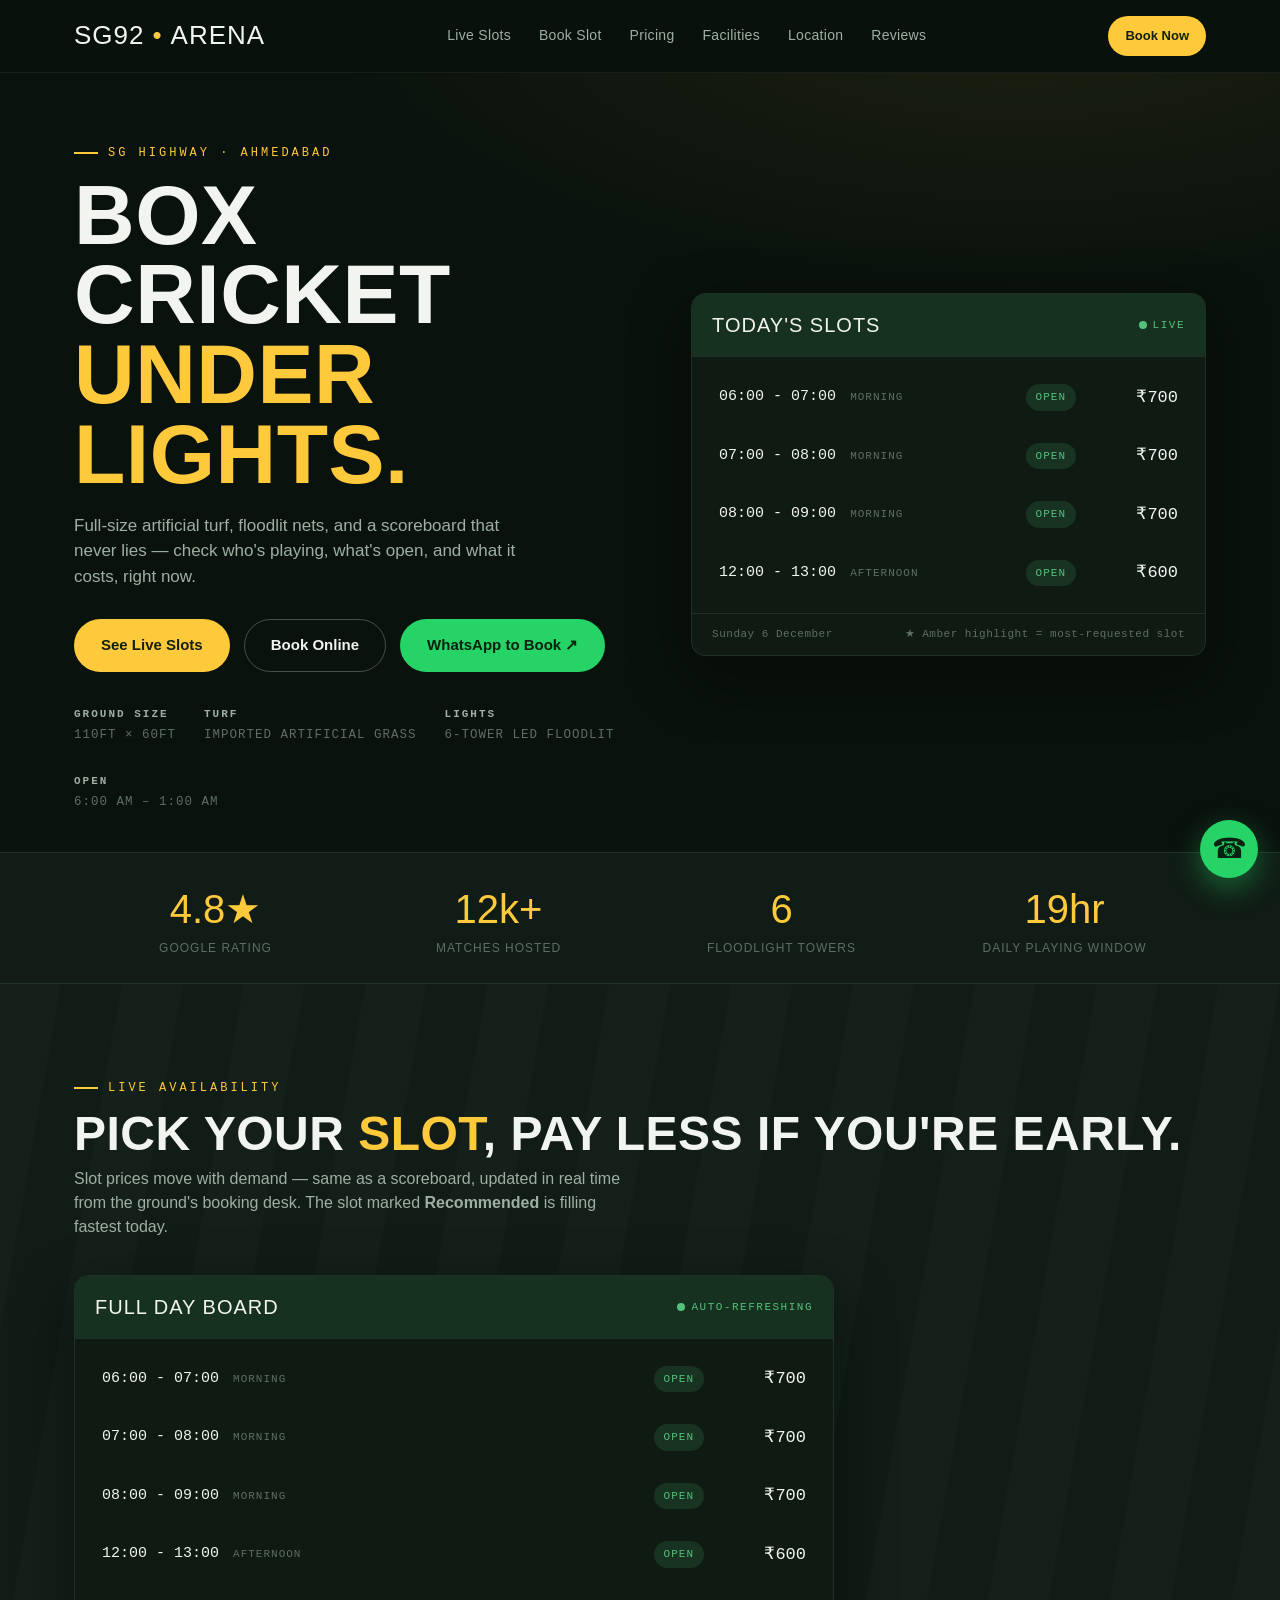
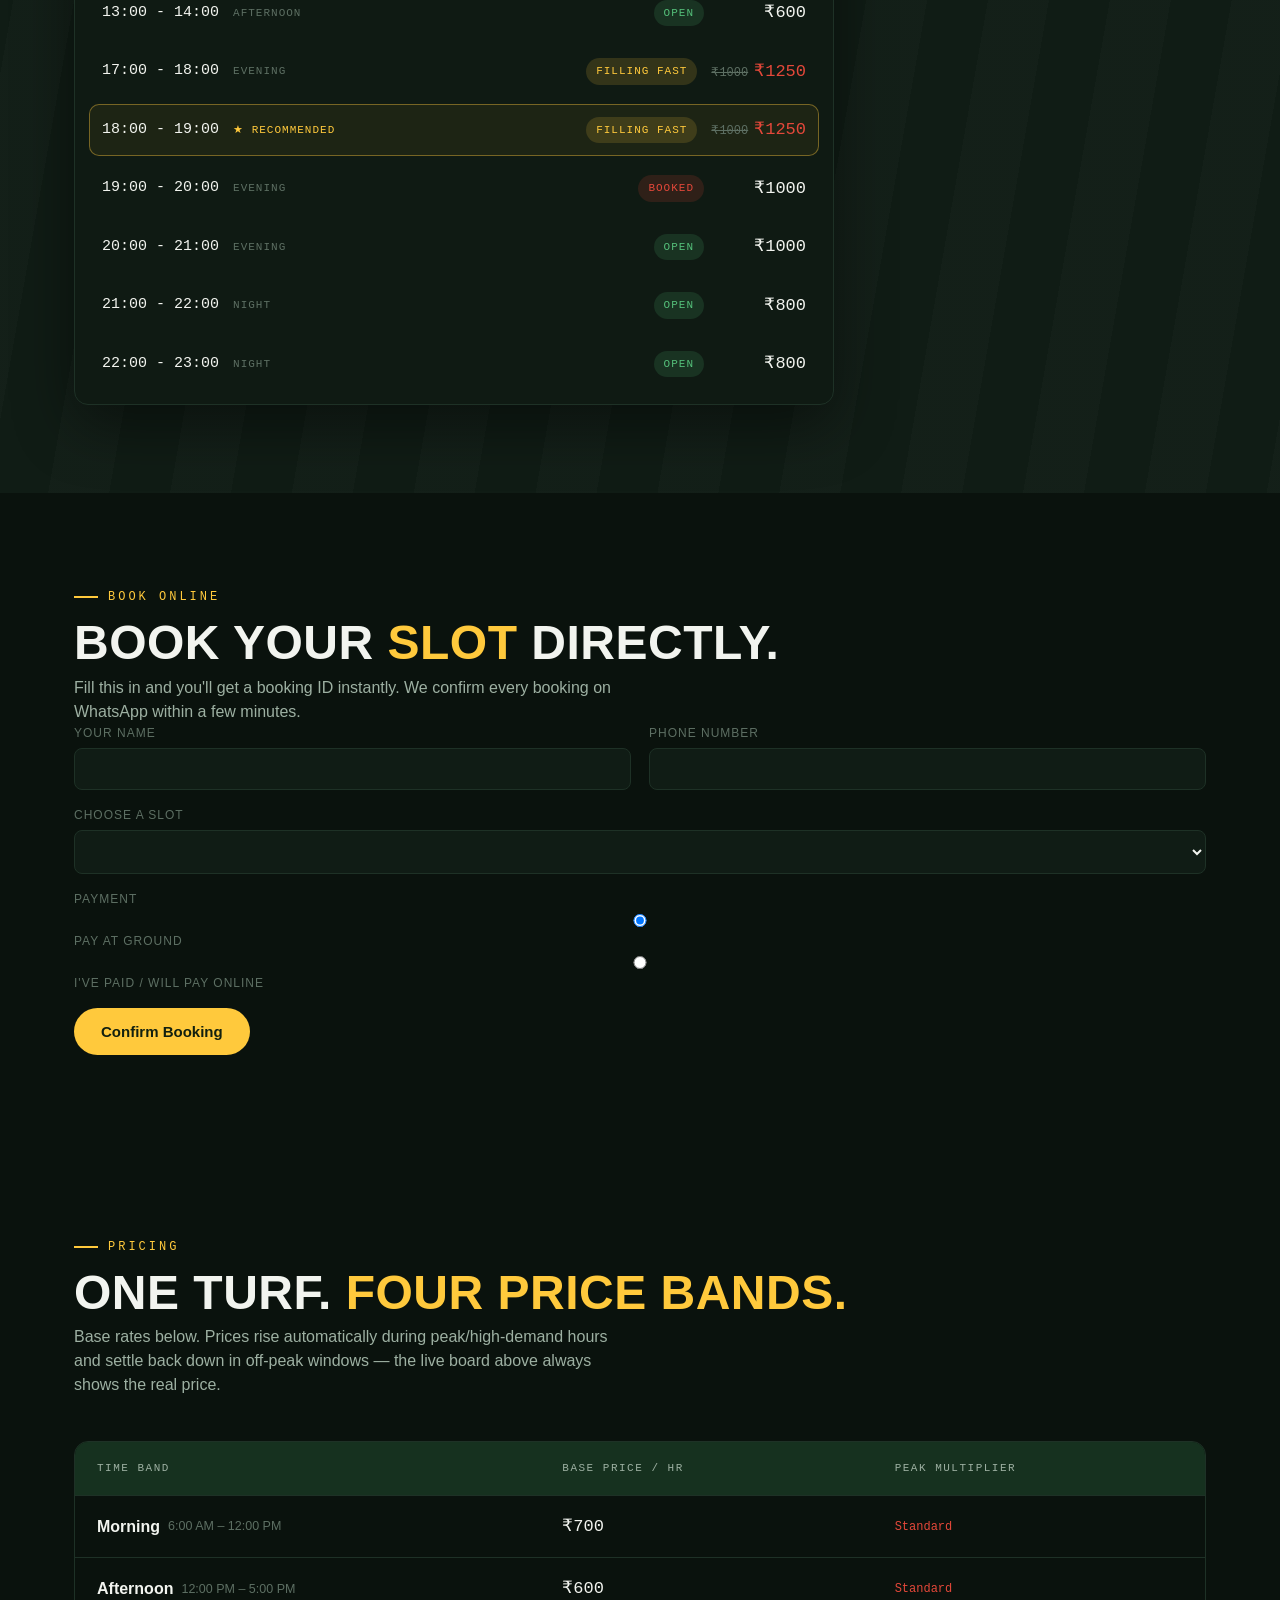
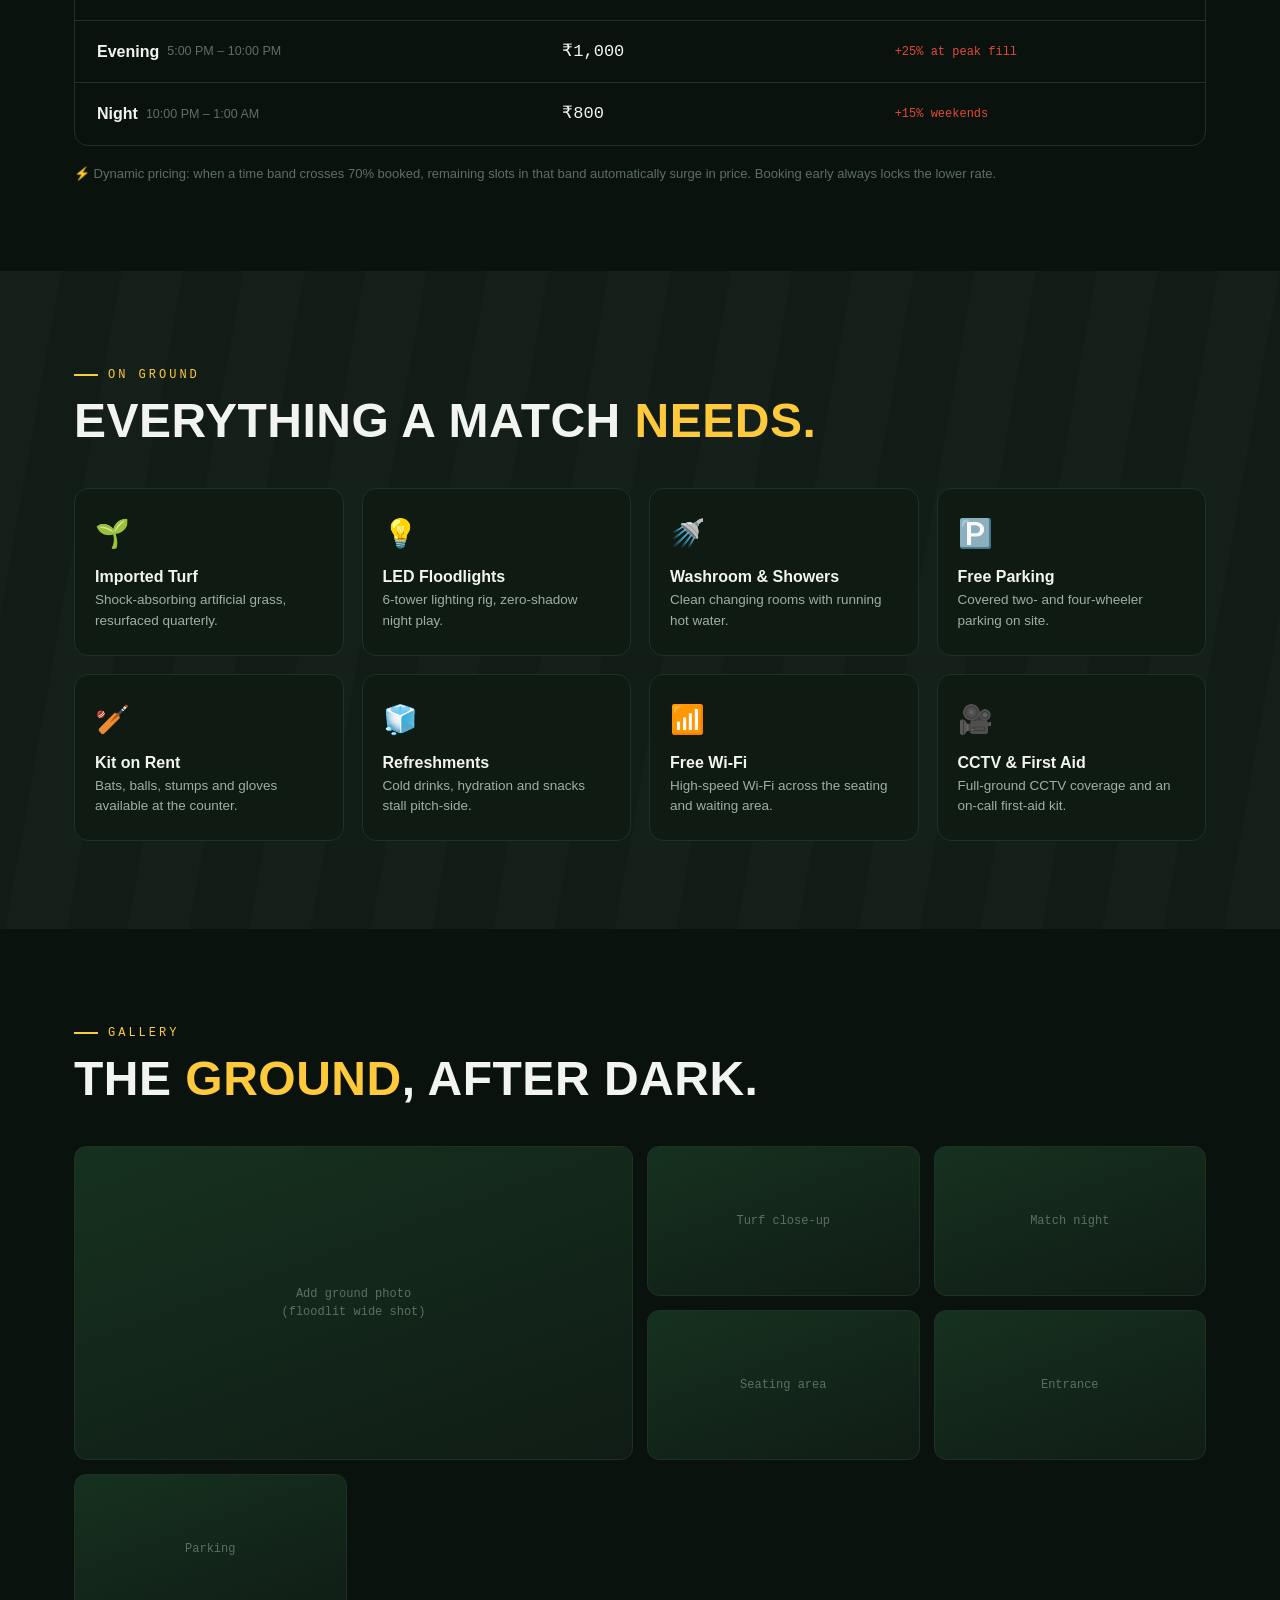
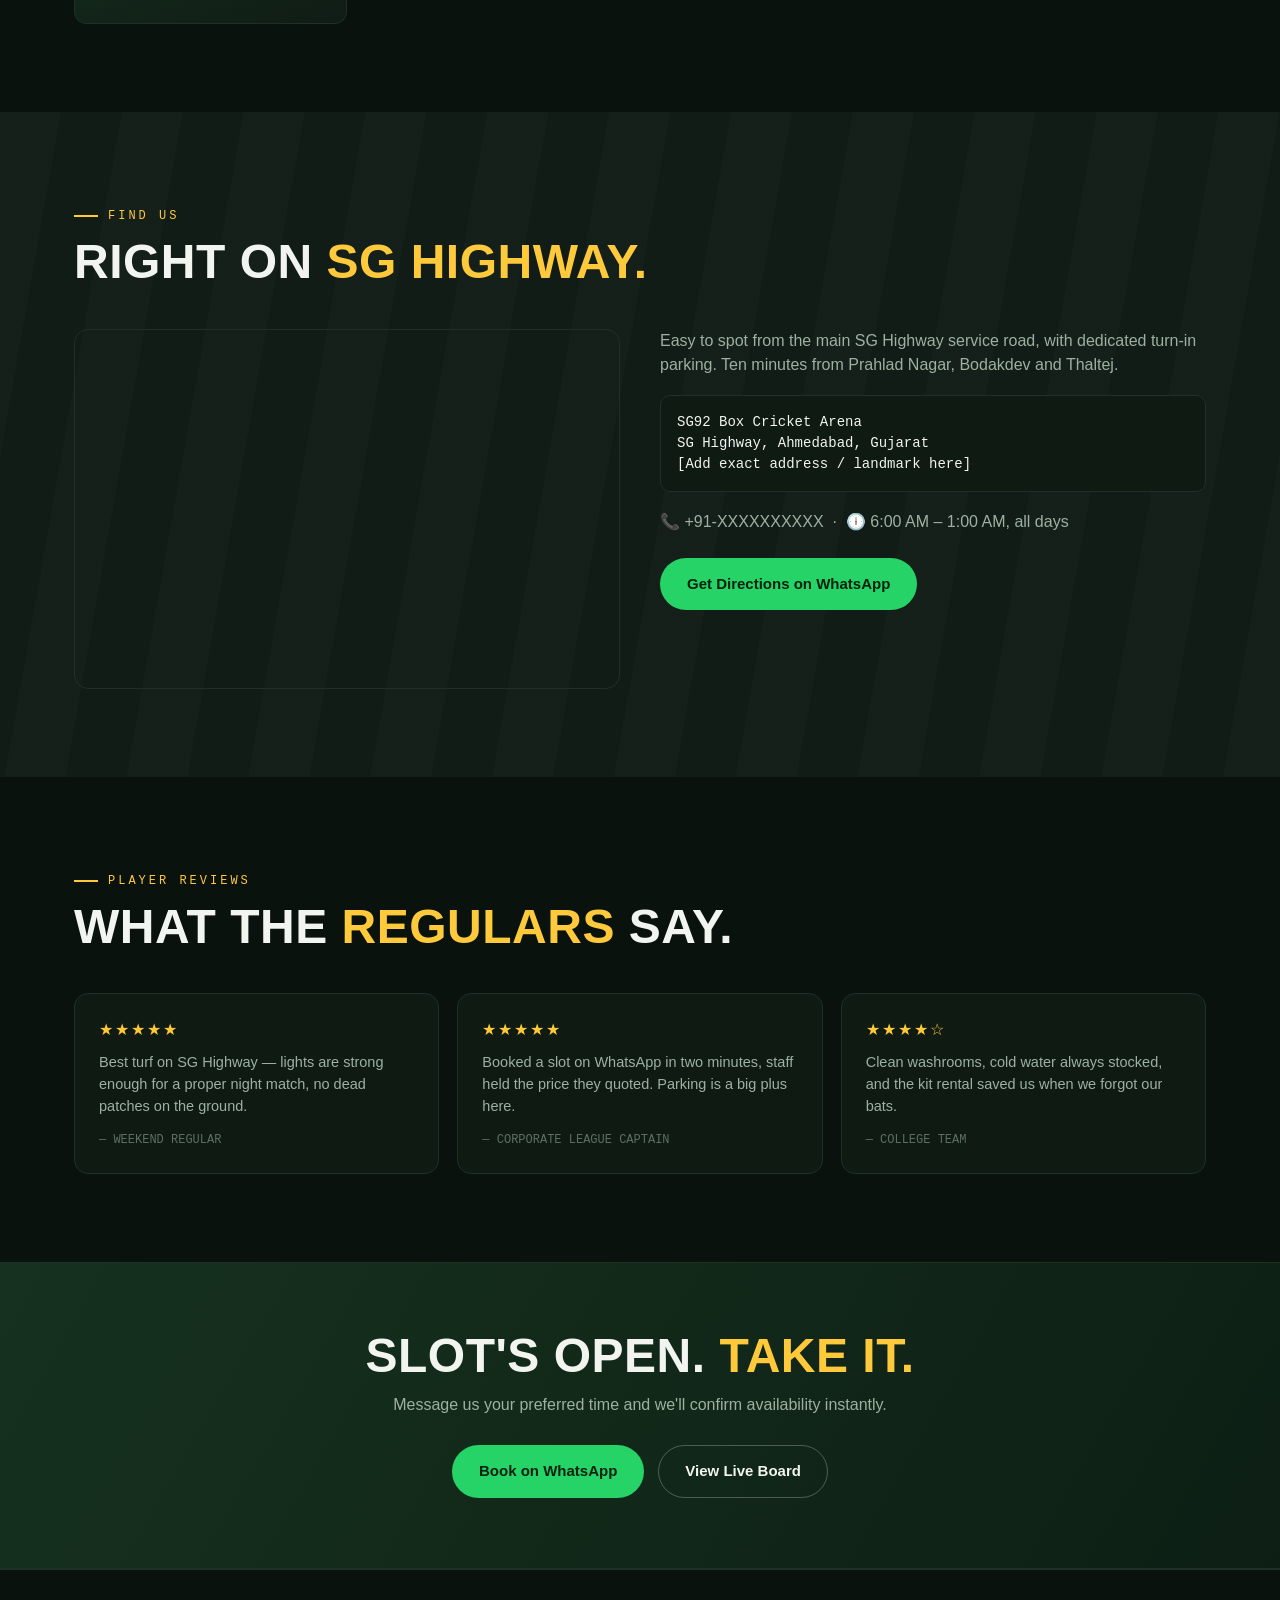
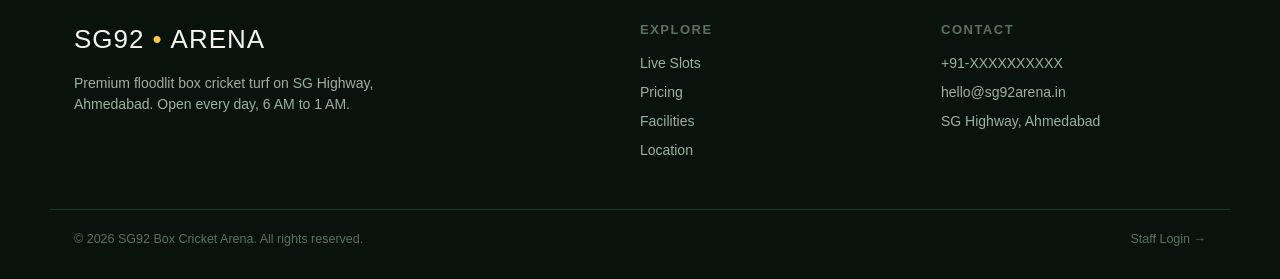
==== commit 5689b2f0: "Add files via upload" ====
--- a/index.html
+++ b/index.html
@@ -18,6 +18,7 @@
     <a href="#home" class="brand">SG92<span class="dot">•</span>ARENA</a>
     <div class="nav-links">
       <a href="#slots">Live Slots</a>
+      <a href="#book">Book Slot</a>
       <a href="#pricing">Pricing</a>
       <a href="#facilities">Facilities</a>
       <a href="#location">Location</a>
@@ -39,6 +40,7 @@
       <p class="hero-sub">Full-size artificial turf, floodlit nets, and a scoreboard that never lies — check who's playing, what's open, and what it costs, right now.</p>
       <div class="hero-actions">
         <a href="#slots" class="btn btn-primary">See Live Slots</a>
+        <a href="#book" class="btn btn-outline">Book Online</a>
         <a id="heroWhatsapp" href="#" target="_blank" rel="noopener" class="btn btn-whatsapp">WhatsApp to Book ↗</a>
       </div>
       <div class="hero-meta">
@@ -94,6 +96,36 @@
         </div>
       </div>
     </div>
+  </div>
+</section>
+
+<!-- ===== BOOK A SLOT ===== -->
+<section id="book">
+  <div class="container">
+    <div class="eyebrow">Book Online</div>
+    <h2>Book your <span class="accent">slot</span> directly.</h2>
+    <p class="section-intro">Fill this in and you'll get a booking ID instantly. We confirm every booking on WhatsApp within a few minutes.</p>
+
+    <form id="bookingForm" class="booking-form">
+      <div class="admin-grid">
+        <div class="field"><label>Your Name</label><input type="text" id="bookName" required></div>
+        <div class="field"><label>Phone Number</label><input type="tel" id="bookPhone" required></div>
+      </div>
+      <div class="field">
+        <label>Choose a Slot</label>
+        <select id="bookSlotSelect" required></select>
+      </div>
+      <div class="field">
+        <label>Payment</label>
+        <div class="radio-row">
+          <label><input type="radio" name="bookPayment" value="Pending" checked> Pay at Ground</label>
+          <label><input type="radio" name="bookPayment" value="Prepaid"> I've Paid / Will Pay Online</label>
+        </div>
+      </div>
+      <button type="submit" class="btn btn-primary" id="bookSubmitBtn">Confirm Booking</button>
+      <a id="bookWhatsappConfirm" href="#" target="_blank" rel="noopener" class="btn btn-whatsapp" style="display:none; margin-left:10px;">Send Confirmation on WhatsApp ↗</a>
+      <div id="bookingResult" class="booking-result" style="display:none;"></div>
+    </form>
   </div>
 </section>
 
@@ -252,6 +284,7 @@
 <script src="js/config.js"></script>
 <script src="js/slots-data.js"></script>
 <script src="js/main.js"></script>
+<script src="js/booking.js"></script>
 <script>document.getElementById('year').textContent = new Date().getFullYear();</script>
 </body>
 </html>
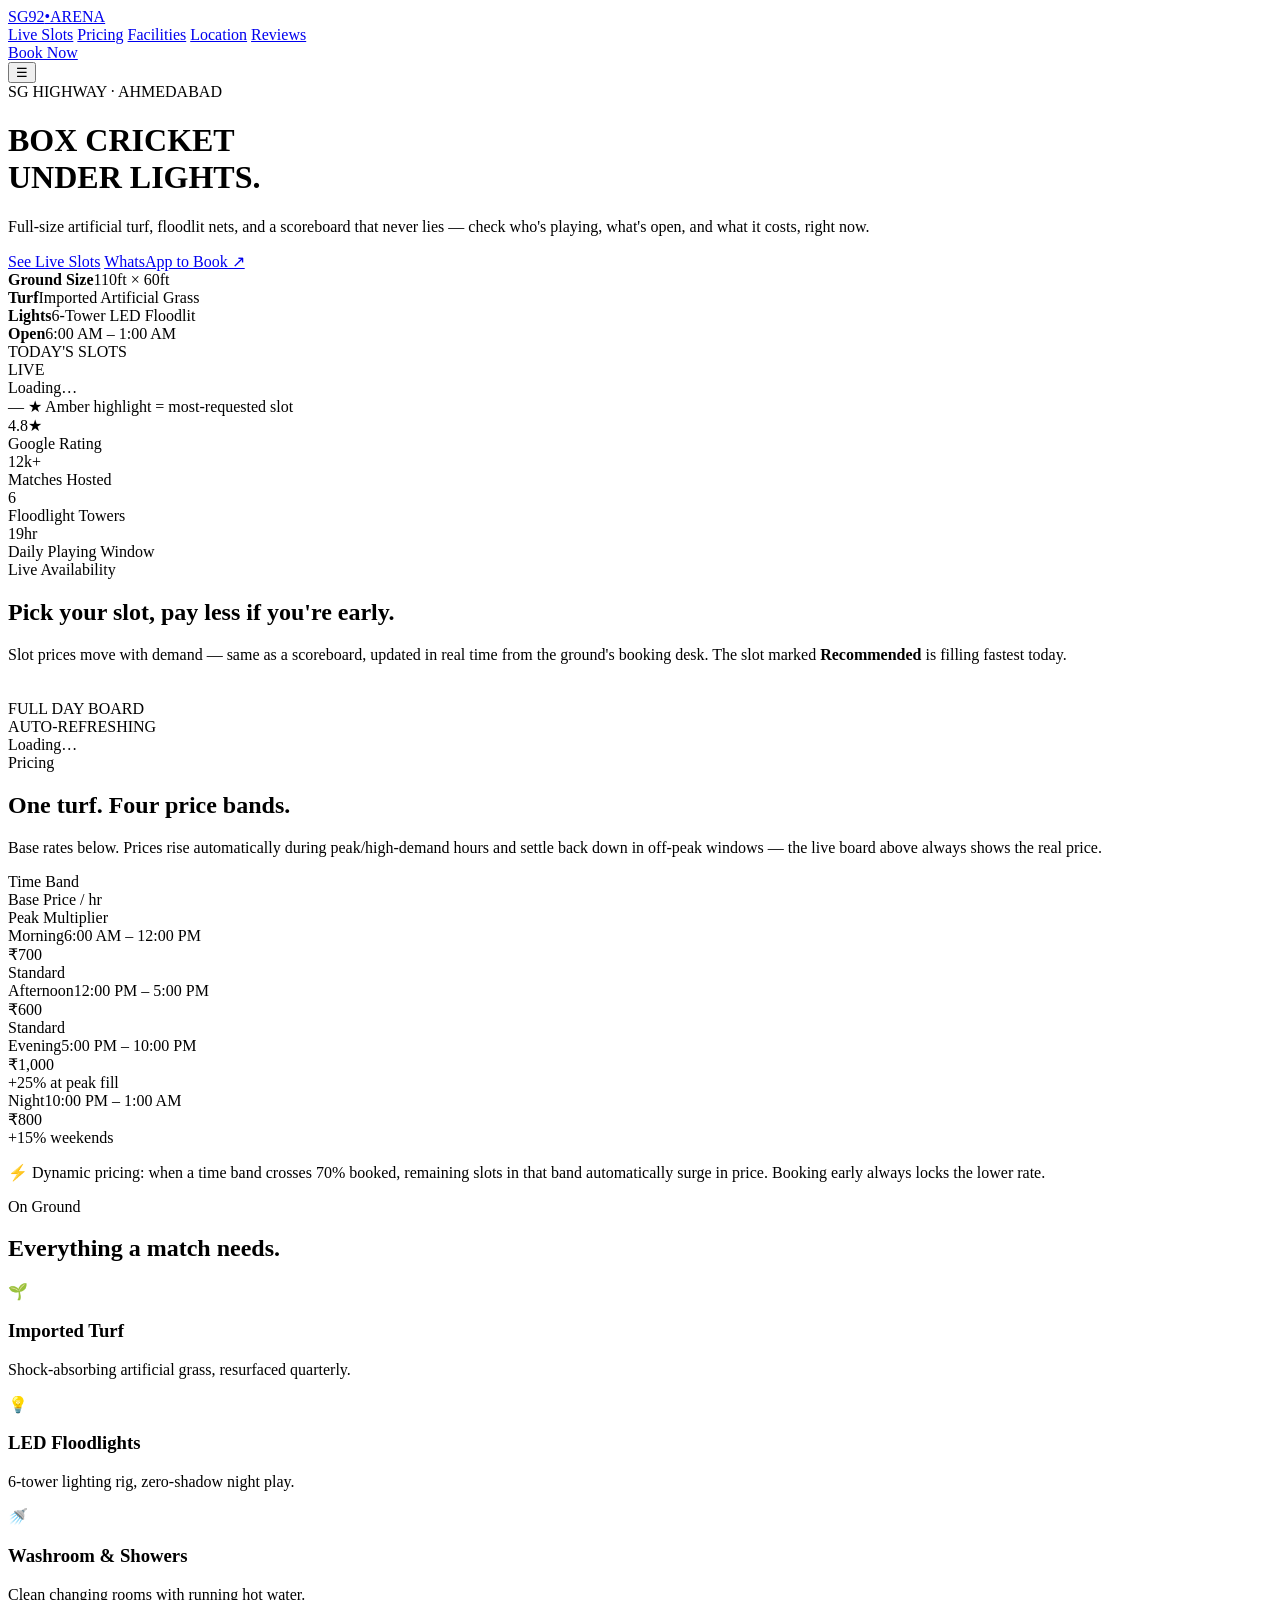
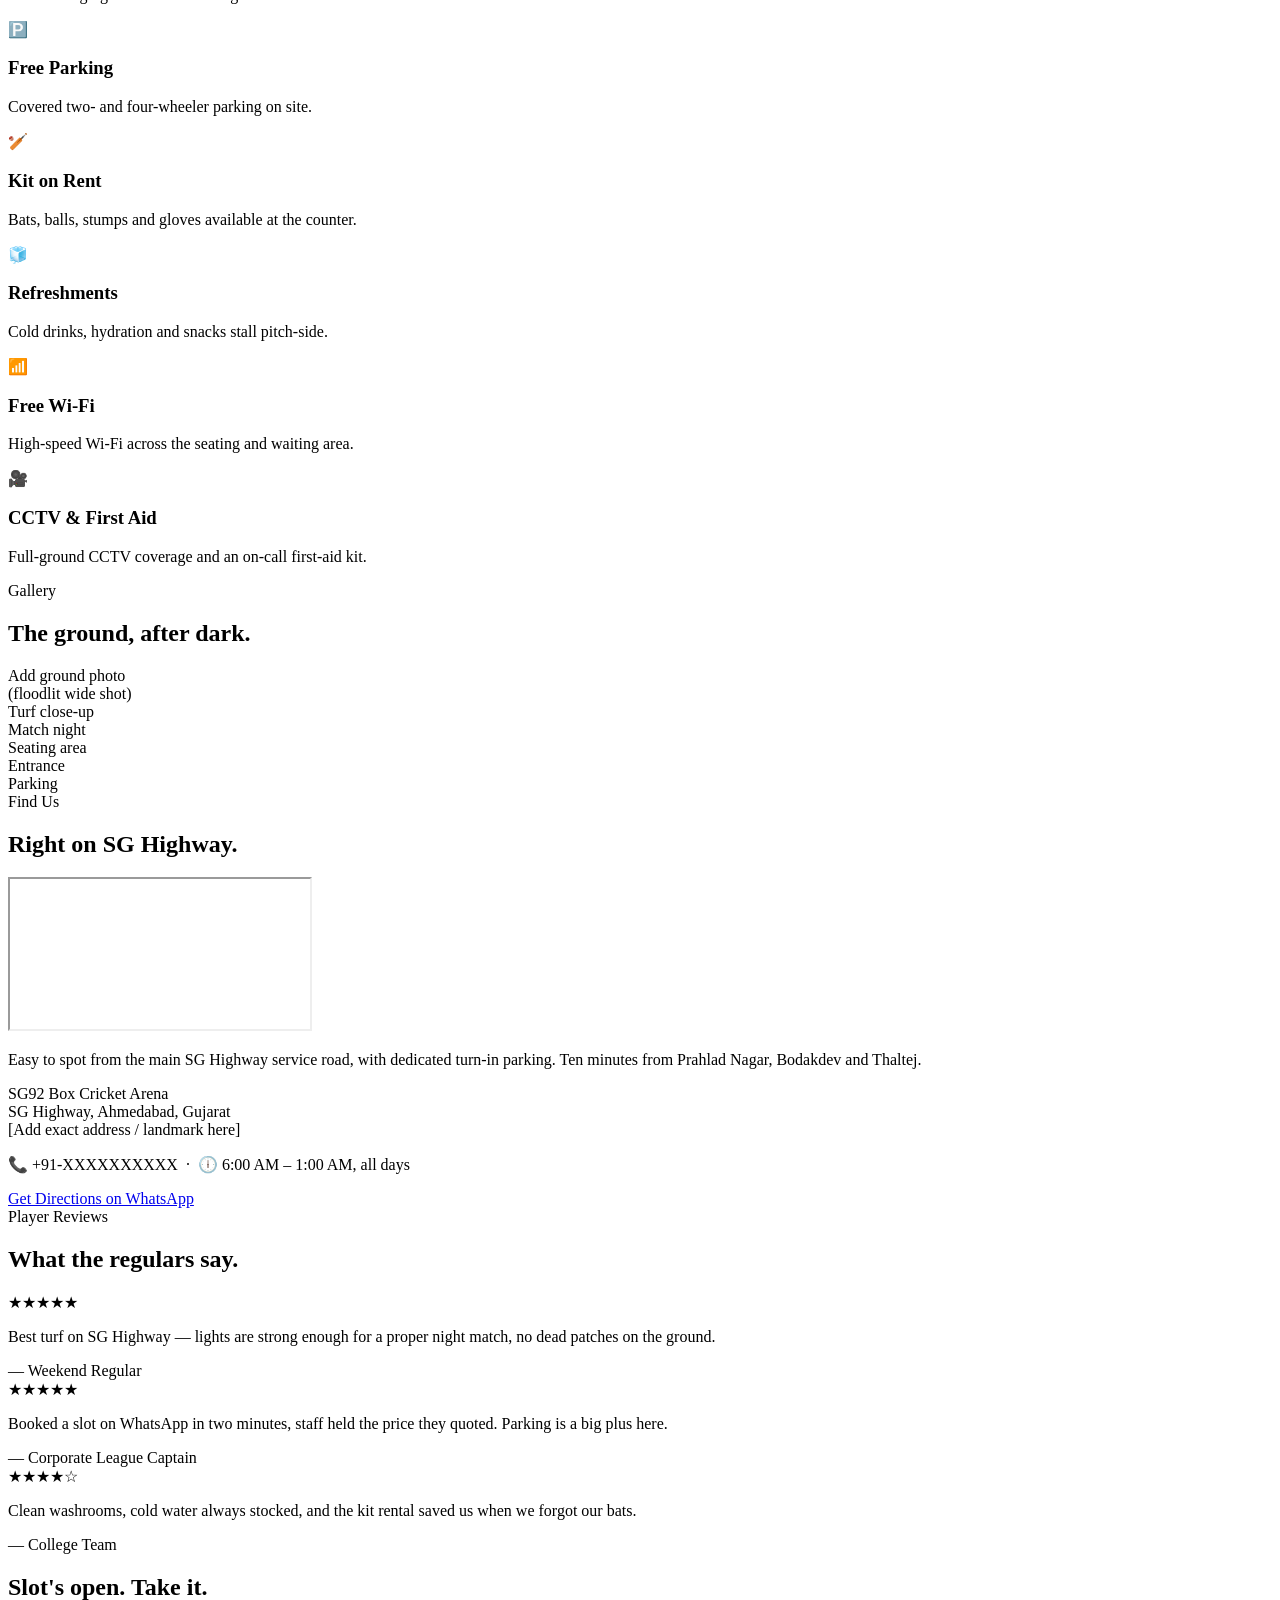
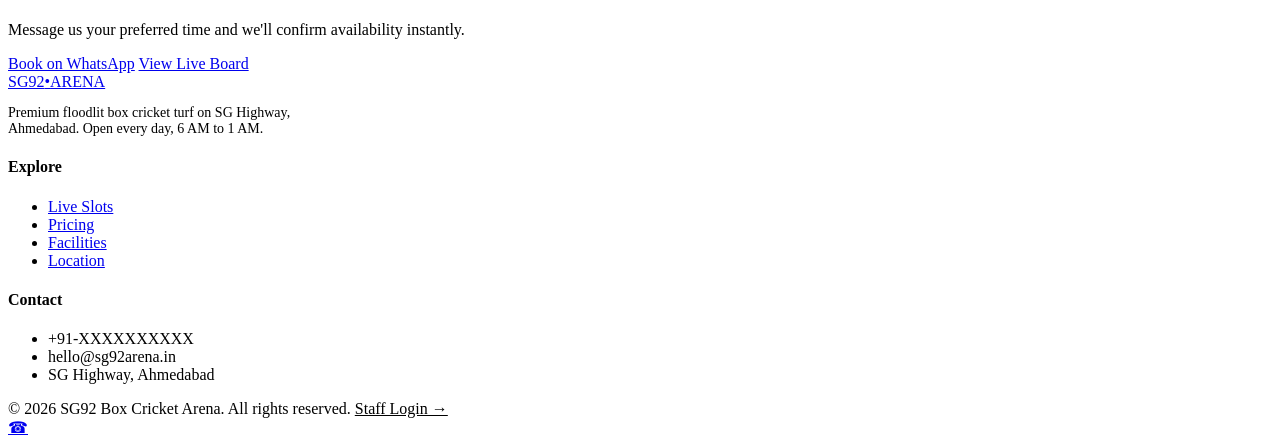
==== commit 105bd5f6: "Add files via upload" ====
--- a/index.html
+++ b/index.html
@@ -18,7 +18,6 @@
     <a href="#home" class="brand">SG92<span class="dot">•</span>ARENA</a>
     <div class="nav-links">
       <a href="#slots">Live Slots</a>
-      <a href="#book">Book Slot</a>
       <a href="#pricing">Pricing</a>
       <a href="#facilities">Facilities</a>
       <a href="#location">Location</a>
@@ -40,7 +39,6 @@
       <p class="hero-sub">Full-size artificial turf, floodlit nets, and a scoreboard that never lies — check who's playing, what's open, and what it costs, right now.</p>
       <div class="hero-actions">
         <a href="#slots" class="btn btn-primary">See Live Slots</a>
-        <a href="#book" class="btn btn-outline">Book Online</a>
         <a id="heroWhatsapp" href="#" target="_blank" rel="noopener" class="btn btn-whatsapp">WhatsApp to Book ↗</a>
       </div>
       <div class="hero-meta">
@@ -96,36 +94,6 @@
         </div>
       </div>
     </div>
-  </div>
-</section>
-
-<!-- ===== BOOK A SLOT ===== -->
-<section id="book">
-  <div class="container">
-    <div class="eyebrow">Book Online</div>
-    <h2>Book your <span class="accent">slot</span> directly.</h2>
-    <p class="section-intro">Fill this in and you'll get a booking ID instantly. We confirm every booking on WhatsApp within a few minutes.</p>
-
-    <form id="bookingForm" class="booking-form">
-      <div class="admin-grid">
-        <div class="field"><label>Your Name</label><input type="text" id="bookName" required></div>
-        <div class="field"><label>Phone Number</label><input type="tel" id="bookPhone" required></div>
-      </div>
-      <div class="field">
-        <label>Choose a Slot</label>
-        <select id="bookSlotSelect" required></select>
-      </div>
-      <div class="field">
-        <label>Payment</label>
-        <div class="radio-row">
-          <label><input type="radio" name="bookPayment" value="Pending" checked> Pay at Ground</label>
-          <label><input type="radio" name="bookPayment" value="Prepaid"> I've Paid / Will Pay Online</label>
-        </div>
-      </div>
-      <button type="submit" class="btn btn-primary" id="bookSubmitBtn">Confirm Booking</button>
-      <a id="bookWhatsappConfirm" href="#" target="_blank" rel="noopener" class="btn btn-whatsapp" style="display:none; margin-left:10px;">Send Confirmation on WhatsApp ↗</a>
-      <div id="bookingResult" class="booking-result" style="display:none;"></div>
-    </form>
   </div>
 </section>
 
@@ -281,10 +249,9 @@
 
 <a id="floatWhatsapp" class="wa-float" href="#" target="_blank" rel="noopener" aria-label="Chat on WhatsApp">☎</a>
 
-<script src="js/config.js"></script>
-<script src="js/slots-data.js"></script>
-<script src="js/main.js"></script>
-<script src="js/booking.js"></script>
+<!-- Firebase -->
+<script type="module" src="js/firebase-config.js"></script>
+<script type="module" src="js/main.js"></script>
 <script>document.getElementById('year').textContent = new Date().getFullYear();</script>
 </body>
 </html>
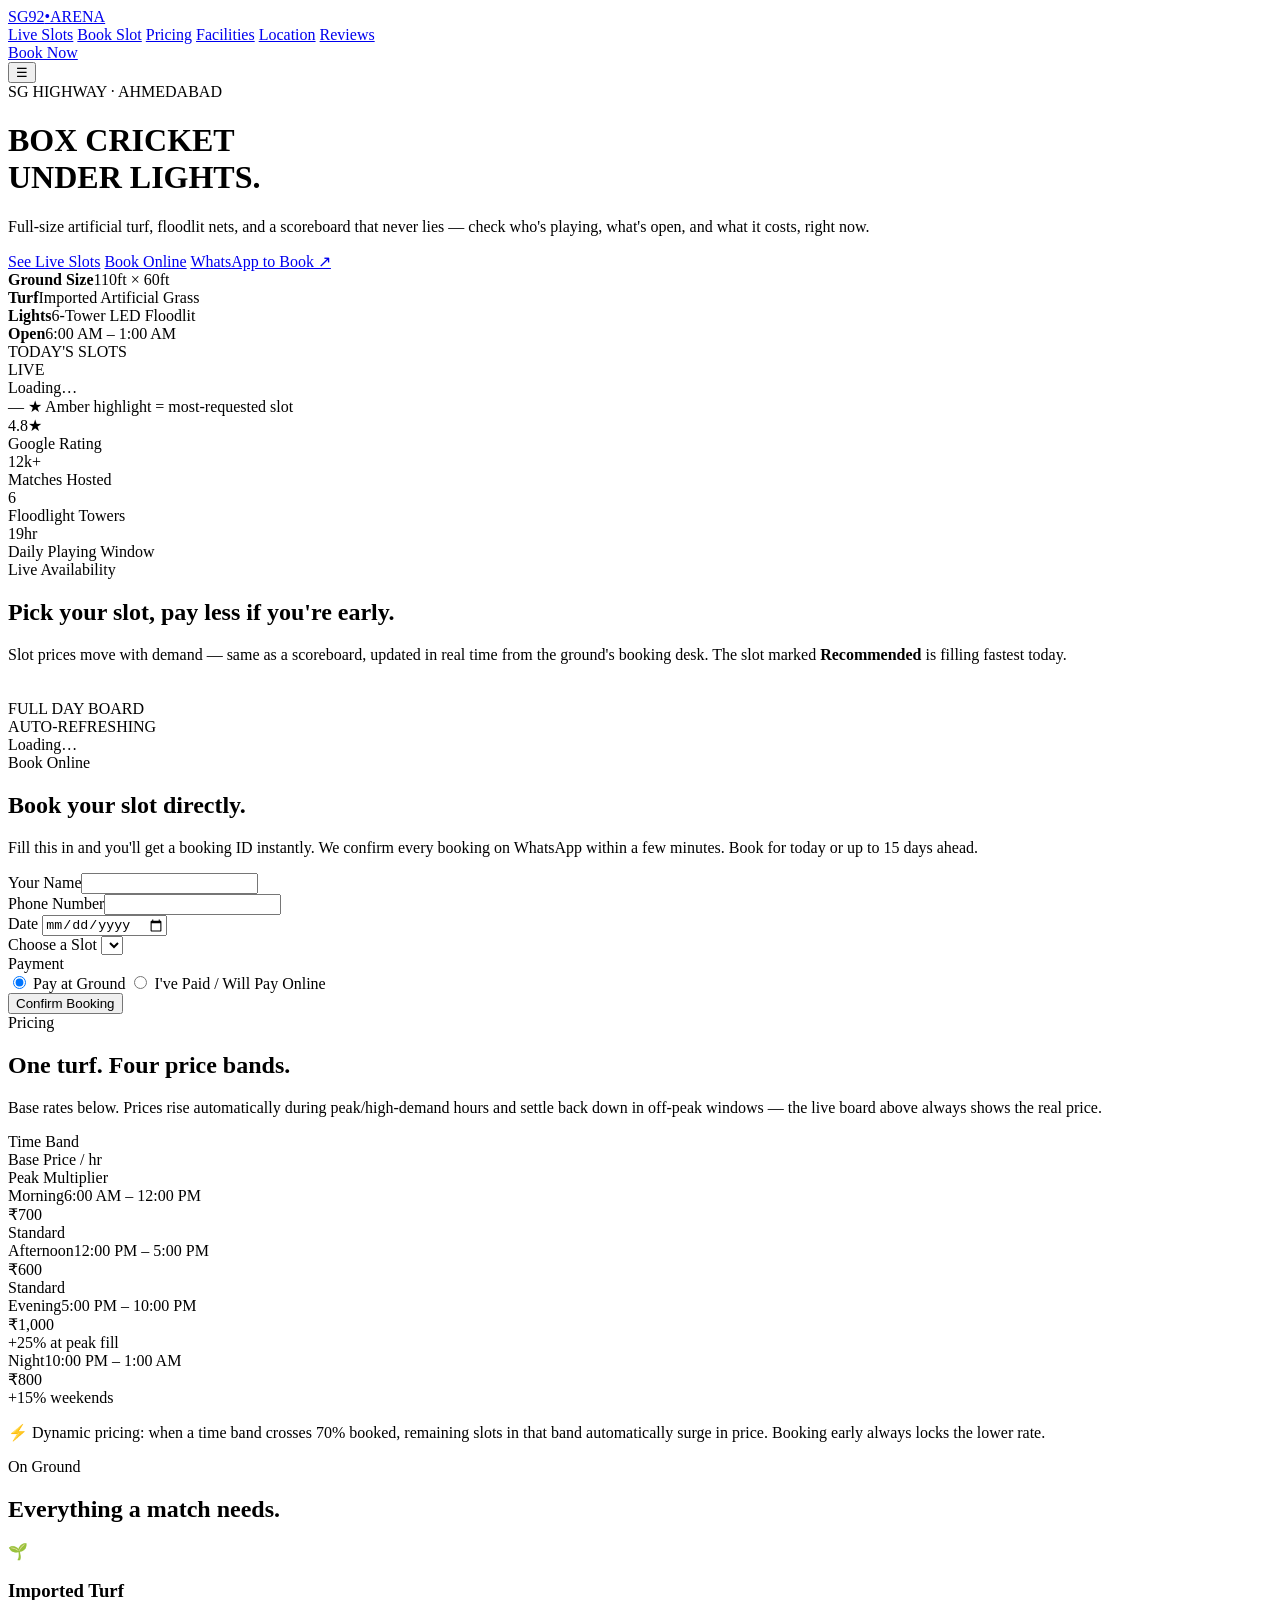
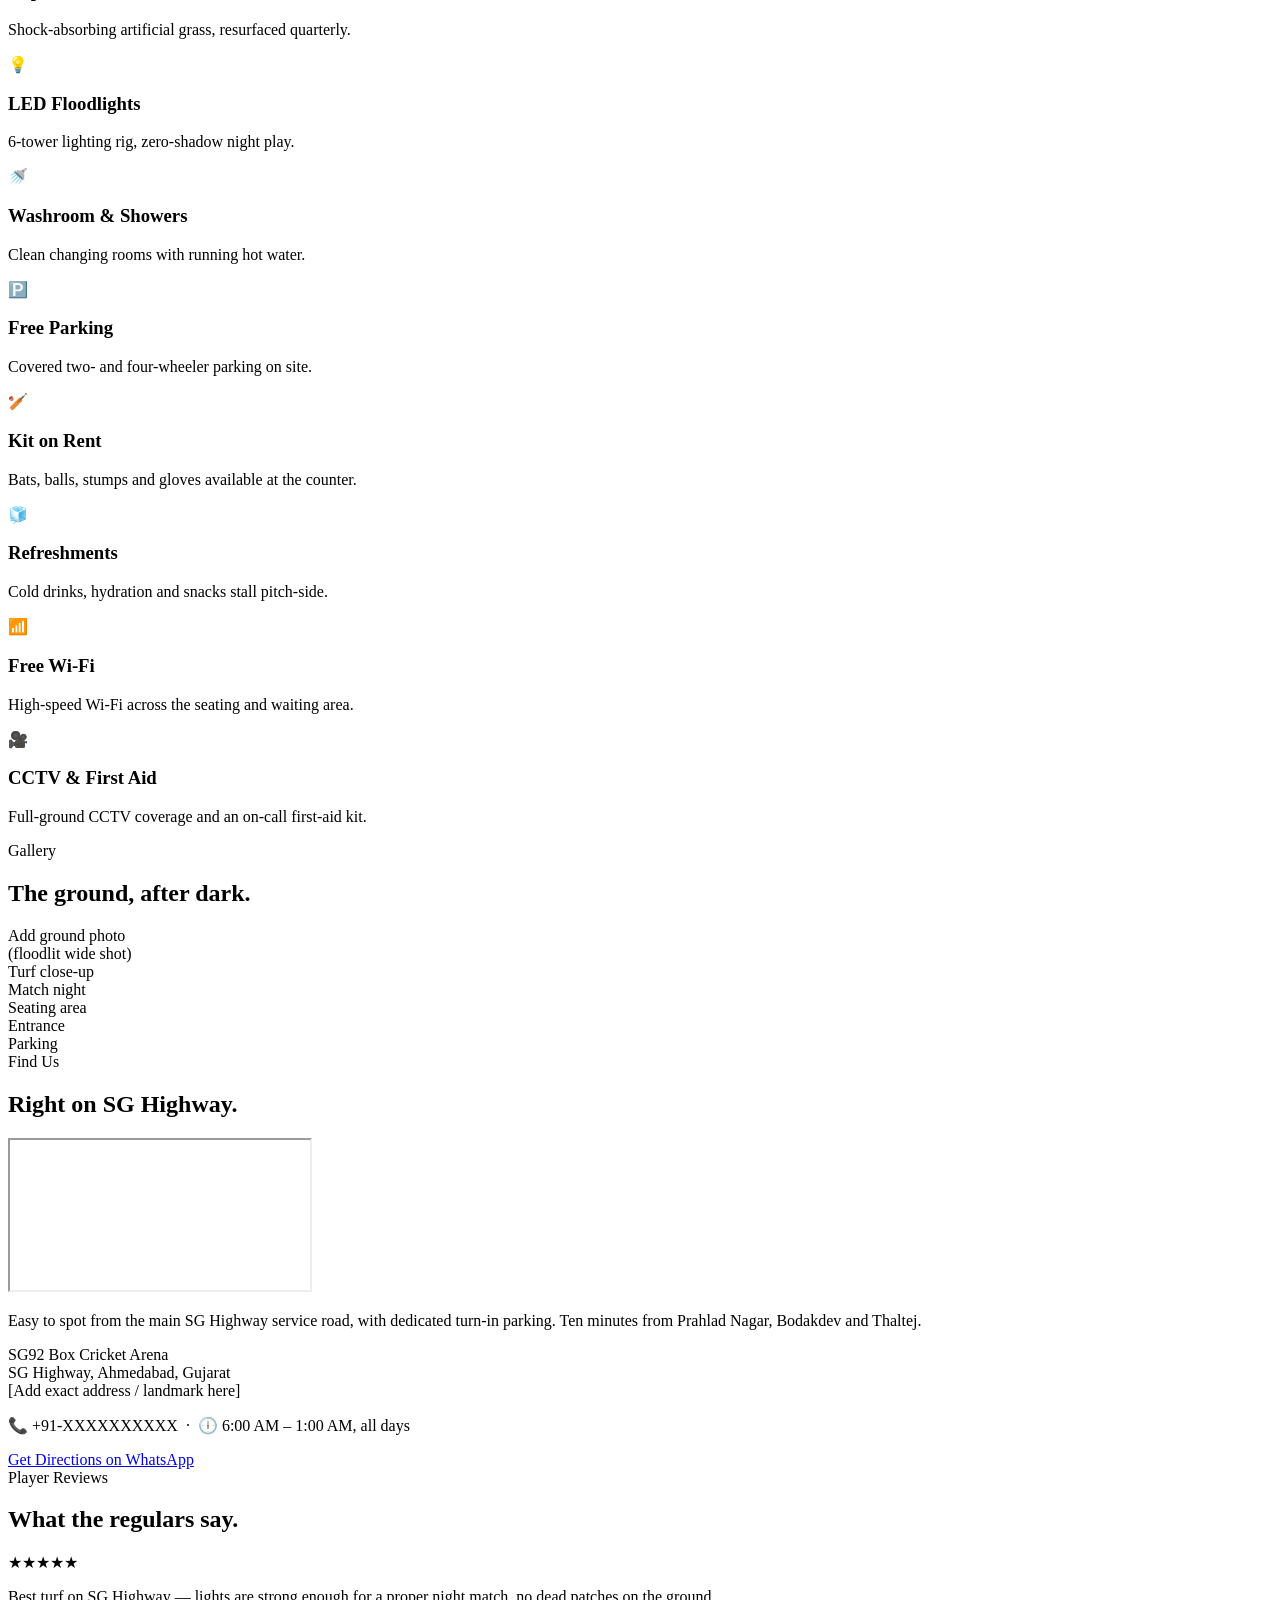
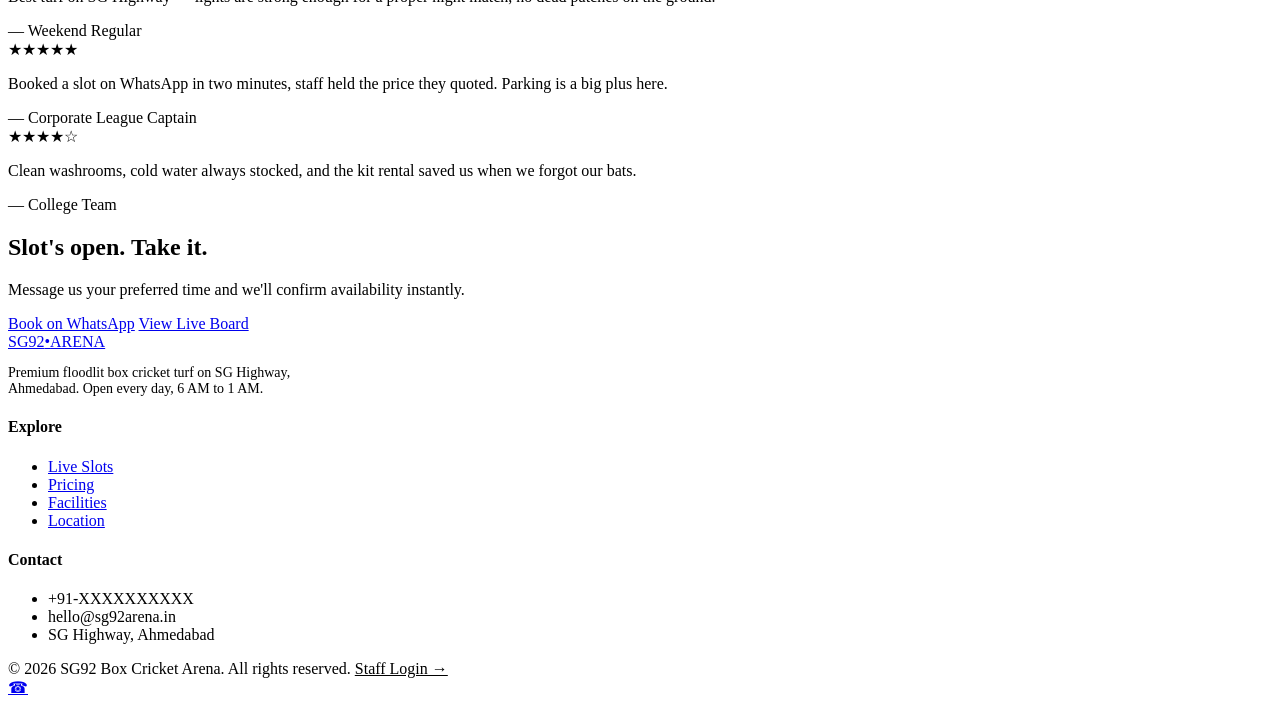
==== commit ce6c2323: "Add files via upload" ====
--- a/index.html
+++ b/index.html
@@ -18,6 +18,7 @@
     <a href="#home" class="brand">SG92<span class="dot">•</span>ARENA</a>
     <div class="nav-links">
       <a href="#slots">Live Slots</a>
+      <a href="#book">Book Slot</a>
       <a href="#pricing">Pricing</a>
       <a href="#facilities">Facilities</a>
       <a href="#location">Location</a>
@@ -39,6 +40,7 @@
       <p class="hero-sub">Full-size artificial turf, floodlit nets, and a scoreboard that never lies — check who's playing, what's open, and what it costs, right now.</p>
       <div class="hero-actions">
         <a href="#slots" class="btn btn-primary">See Live Slots</a>
+        <a href="#book" class="btn btn-outline">Book Online</a>
         <a id="heroWhatsapp" href="#" target="_blank" rel="noopener" class="btn btn-whatsapp">WhatsApp to Book ↗</a>
       </div>
       <div class="hero-meta">
@@ -94,6 +96,40 @@
         </div>
       </div>
     </div>
+  </div>
+</section>
+
+<!-- ===== BOOK A SLOT ===== -->
+<section id="book">
+  <div class="container">
+    <div class="eyebrow">Book Online</div>
+    <h2>Book your <span class="accent">slot</span> directly.</h2>
+    <p class="section-intro">Fill this in and you'll get a booking ID instantly. We confirm every booking on WhatsApp within a few minutes. Book for today or up to 15 days ahead.</p>
+
+    <form id="bookingForm" class="booking-form">
+      <div class="admin-grid">
+        <div class="field"><label>Your Name</label><input type="text" id="bookName" required></div>
+        <div class="field"><label>Phone Number</label><input type="tel" id="bookPhone" required></div>
+      </div>
+      <div class="field">
+        <label>Date</label>
+        <input type="date" id="bookDate" required>
+      </div>
+      <div class="field">
+        <label>Choose a Slot</label>
+        <select id="bookSlotSelect" required></select>
+      </div>
+      <div class="field">
+        <label>Payment</label>
+        <div class="radio-row">
+          <label><input type="radio" name="bookPayment" value="Pending" checked> Pay at Ground</label>
+          <label><input type="radio" name="bookPayment" value="Prepaid"> I've Paid / Will Pay Online</label>
+        </div>
+      </div>
+      <button type="submit" class="btn btn-primary" id="bookSubmitBtn">Confirm Booking</button>
+      <a id="bookWhatsappConfirm" href="#" target="_blank" rel="noopener" class="btn btn-whatsapp" style="display:none; margin-left:10px;">Send Confirmation on WhatsApp ↗</a>
+      <div id="bookingResult" class="booking-result" style="display:none;"></div>
+    </form>
   </div>
 </section>
 
@@ -249,9 +285,9 @@
 
 <a id="floatWhatsapp" class="wa-float" href="#" target="_blank" rel="noopener" aria-label="Chat on WhatsApp">☎</a>
 
-<!-- Firebase -->
-<script type="module" src="js/firebase-config.js"></script>
-<script type="module" src="js/main.js"></script>
+<script src="js/config.js"></script>
+<script src="js/main.js"></script>
+<script src="js/booking.js"></script>
 <script>document.getElementById('year').textContent = new Date().getFullYear();</script>
 </body>
 </html>
